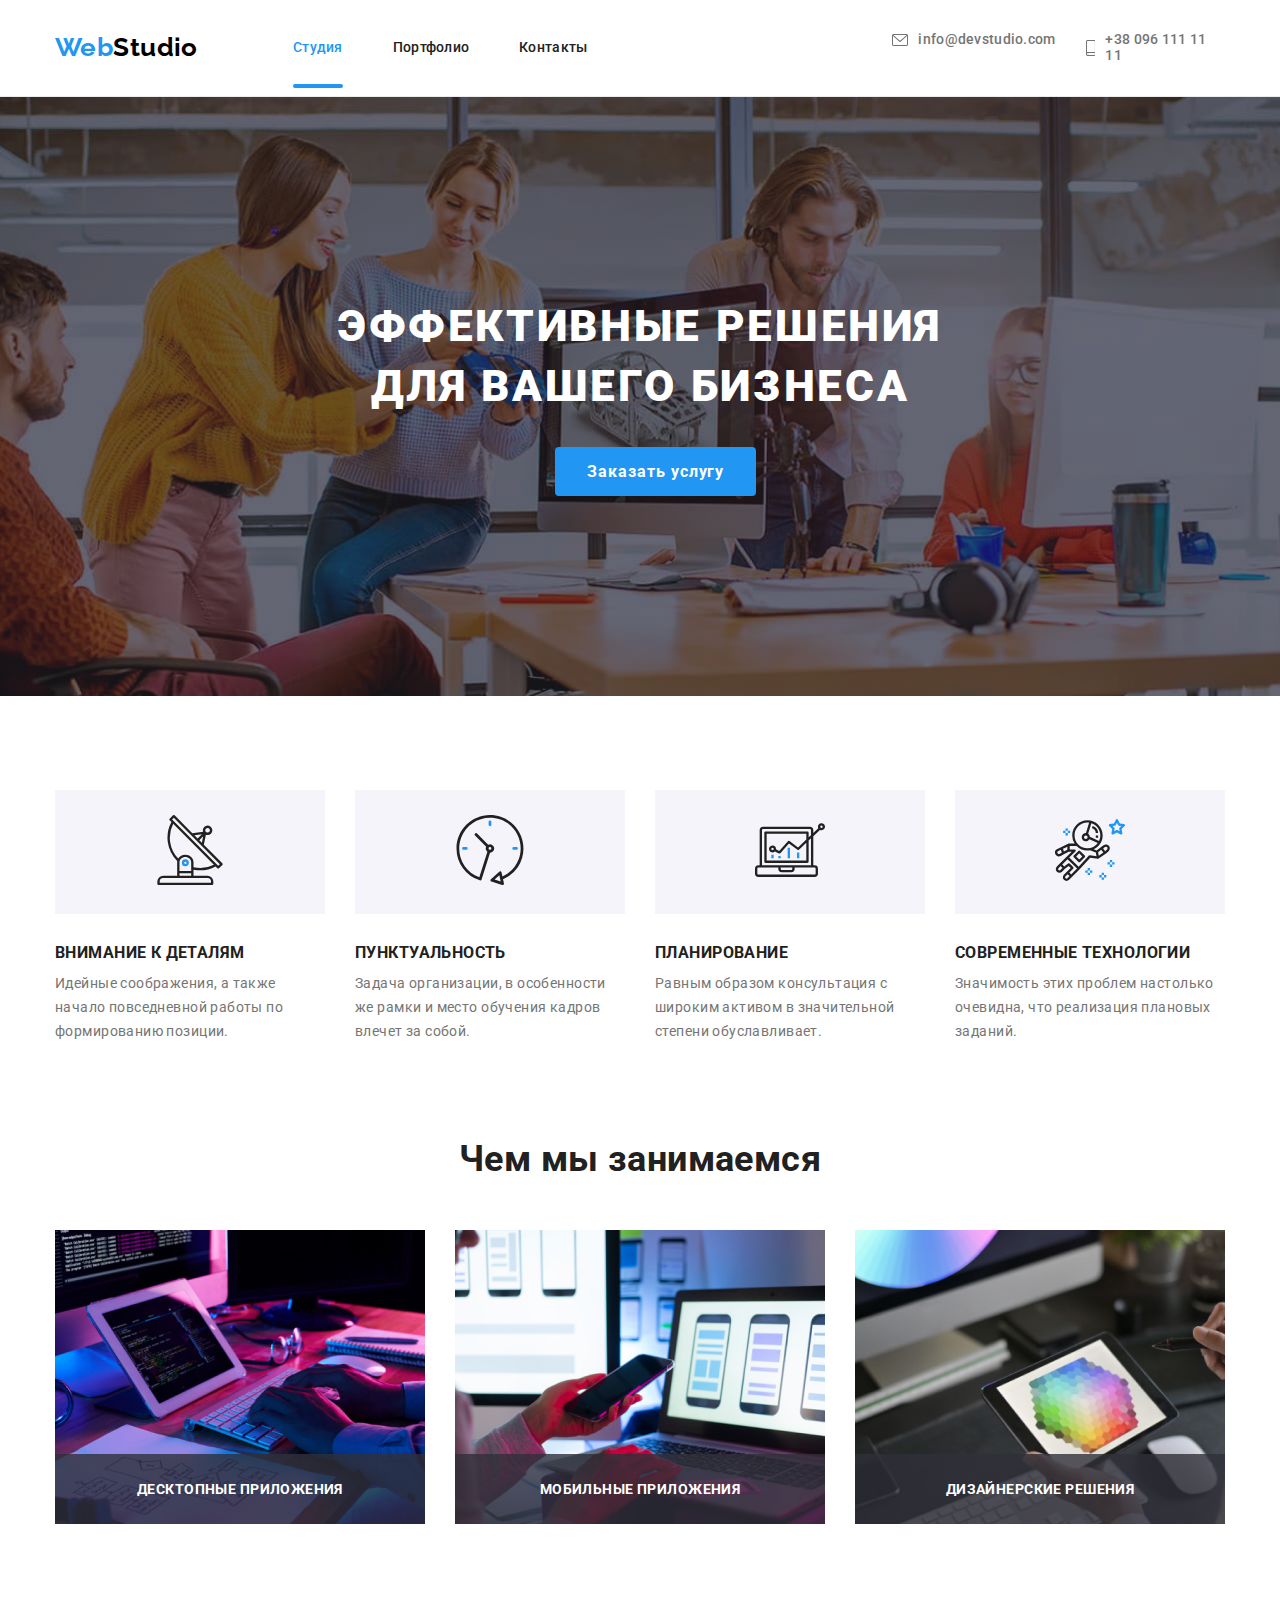
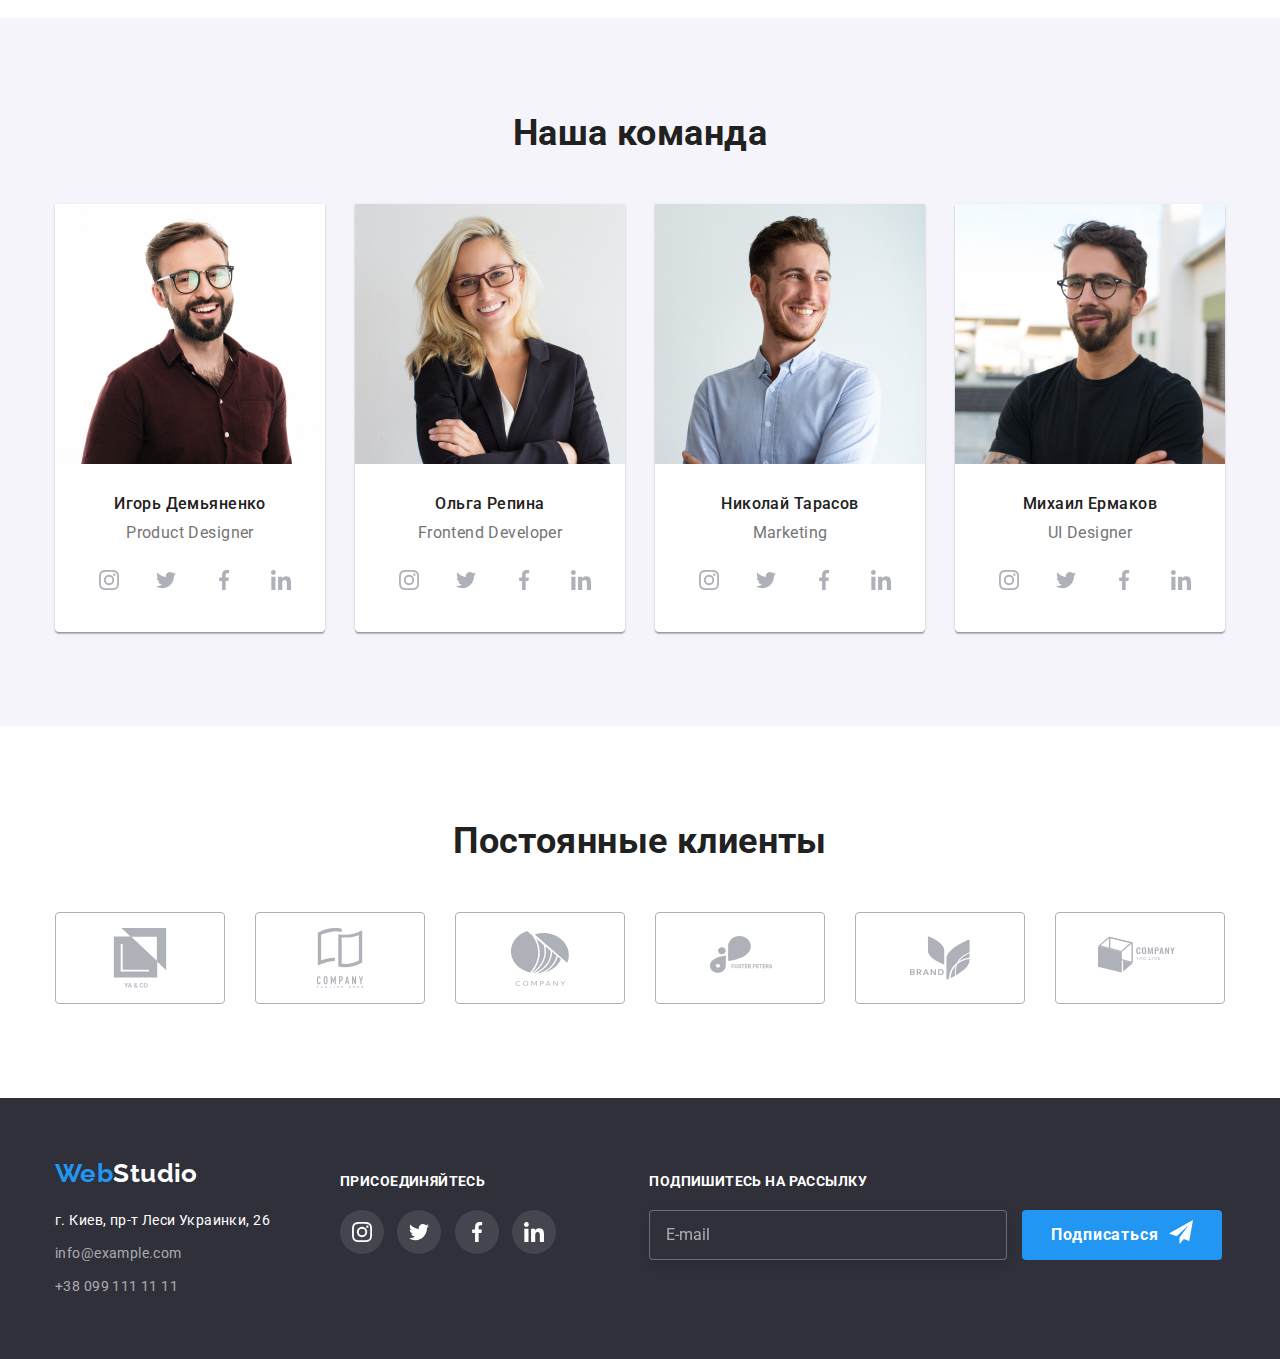
==== index.html @ 88d158fc "Додано файли з ДЗ №6" ====
<!DOCTYPE html>
<html lang="ru">
  <head>
    <meta charset="UTF-8" />
    <meta http-equiv="X-UA-Compatible" content="IE=edge" />
    <meta name="viewport" content="width=device-width, initial-scale=1.0" />
    <title>Студия</title>
    <link rel="preconnect" href="https://fonts.googleapis.com" />
    <link rel="preconnect" href="https://fonts.gstatic.com" crossorigin />
    <link
      href="https://fonts.googleapis.com/css2?family=Raleway:wght@700&family=Roboto:wght@400;500;700;900&display=swap"
      rel="stylesheet"
    />
    <link
      rel="stylesheet"
      href="https://cdnjs.cloudflare.com/ajax/libs/modern-normalize/1.1.0/modern-normalize.min.css"
    />
    <link rel="stylesheet" href="./css/styles.css" />
  </head>

  <body>
    <header class="section page-header">
      <div class="container">
        <div class="flex page-header">
          <nav class="main-nav">
            <a href="./index.html" class="logo"
              ><span class="accent">Web</span>Studio</a
            >
            <ul class="site-nav list">
              <li class="item">
                <a href="./index.html" class="link current">Студия</a>
              </li>
              <li class="item">
                <a href="./portfolio.html" class="link noncurrent">Портфолио</a>
              </li>
              <li class="item">
                <a href="" class="link noncurrent">Контакты</a>
              </li>
            </ul>
          </nav>
          <ul class="contacts-list list">
            <li class="item">
              <a href="mailto:info@devstudio.com" class="link">
                <svg class="contact-icon" width="16" height="12">
                  <use href="./images/icons.svg#icon-envelope"></use>
                </svg>
                <span class="contact-text">info@devstudio.com</span>
              </a>
            </li>
            <li class="item">
              <a href="tel:+380961111111" class="link">
                <svg class="contact-icon" width="10" height="16">
                  <use href="./images/icons.svg#icon-smartphone"></use>
                </svg>
                <span class="contact-text">+38 096 111 11 11</span>
              </a>
            </li>
          </ul>
        </div>
      </div>
    </header>

    <main>
      <section class="section hero-section">
        <div class="container">
          <h1 class="hero-title">Эффективные решения для вашего бизнеса</h1>
          <button data-modal-open type="button" class="button hero">
            Заказать услугу
          </button>
        </div>
      </section>

      <section class="section advantage">
        <div class="container">
          <h2 class="title visually-hidden">Наши преимущества</h2>
          <ul class="advantage-list list">
            <li class="item">
              <div class="advantage-icon">
                <svg class="advantage-svg">
                  <use href="./images/icons.svg#icon-antenna"></use>
                </svg>
              </div>
              <h3 class="advantage-subtitle">Внимание к деталям</h3>
              <p class="advantage-text">
                Идейные соображения, а также начало повседневной работы по
                формированию позиции.
              </p>
            </li>
            <li class="item">
              <div class="advantage-icon">
                <svg class="advantage-svg">
                  <use href="./images/icons.svg#icon-clock"></use>
                </svg>
              </div>
              <h3 class="advantage-subtitle">Пунктуальность</h3>
              <p class="advantage-text">
                Задача организации, в особенности же рамки и место обучения
                кадров влечет за собой.
              </p>
            </li>
            <li class="item">
              <div class="advantage-icon">
                <svg class="advantage-svg">
                  <use href="./images/icons.svg#icon-diagram"></use>
                </svg>
              </div>
              <h3 class="advantage-subtitle">Планирование</h3>
              <p class="advantage-text">
                Равным образом консультация с широким активом в значительной
                степени обуславливает.
              </p>
            </li>
            <li class="item">
              <div class="advantage-icon">
                <svg class="advantage-svg">
                  <use href="./images/icons.svg#icon-astronaut"></use>
                </svg>
              </div>
              <h3 class="advantage-subtitle">Современные технологии</h3>
              <p class="advantage-text">
                Значимость этих проблем настолько очевидна, что реализация
                плановых заданий.
              </p>
            </li>
          </ul>
        </div>
      </section>

      <section class="section work">
        <div class="container">
          <h2 class="work-title">Чем мы занимаемся</h2>
          <ul class="work-list list">
            <li class="item">
              <div class="work-wrapper">
                <img
                  class="work-image"
                  src="./images/keyboard.jpg"
                  alt="работа за клавиатурой ПК"
                  width="370"
                />
                <div class="work-text wrapper">
                  <p class="work-text">Десктопные приложения</p>
                </div>
              </div>
            </li>

            <li class="item">
              <div class="work-wrapper">
                <img
                  class="work-image"
                  src="./images/mobilephone.jpg"
                  alt="работа с дизайном продукта на ПК"
                  width="370"
                />
                <div class="work-text wrapper">
                  <p class="work-text">Мобильные приложения</p>
                </div>
              </div>
            </li>
            <li class="item">
              <div class="work-wrapper">
                <img
                  class="work-image"
                  src="./images/tablet.jpg"
                  alt="работа с выбором цвета продукта на планшете"
                  width="370"
                />
                <div class="work-text wrapper">
                  <p class="work-text">Дизайнерские решения</p>
                </div>
              </div>
            </li>
          </ul>
        </div>
      </section>

      <section class="section team">
        <div class="container">
          <h2 class="team-title">Наша команда</h2>

          <ul class="team-list list">
            <li class="item">
              <img
                class="team-image"
                src="./images/productdesigner.jpg"
                alt="фото продакт дизайнера Игоря Демяненко"
                width="270"
              />
              <div class="card-wrapper">
                <h3 class="card-title">Игорь Демьяненко</h3>
                <p lang="en" class="card-text">Product Designer</p>
                <div class="social-linklist">
                  <a href="" class="social-link" aria-label="Линк instagram">
                    <svg class="social-icon" width="20" height="20">
                      <use href="./images/icons.svg#icon-instagram"></use>
                    </svg>
                  </a>
                  <a href="" class="social-link" aria-label="Линк twitter">
                    <svg class="social-icon" width="20" height="20">
                      <use href="./images/icons.svg#icon-twitter"></use>
                    </svg>
                  </a>
                  <a href="" class="social-link" aria-label="Линк facebook">
                    <svg class="social-icon" width="20" height="20">
                      <use href="./images/icons.svg#icon-facebook"></use>
                    </svg>
                  </a>
                  <a href="" class="social-link" aria-label="Линк linkedin">
                    <svg class="social-icon" width="20" height="20">
                      <use href="./images/icons.svg#icon-linkedin"></use>
                    </svg>
                  </a>
                </div>
              </div>
            </li>

            <li class="item">
              <img
                class="team-image"
                src="./images/frontenddeveloper.jpg"
                alt="фото фронтенд девелопера Ольги Репиной"
                width="270"
              />
              <div class="card-wrapper">
                <h3 class="card-title">Ольга Репина</h3>
                <p lang="en" class="card-text">Frontend Developer</p>
                <div class="social-linklist">
                  <a href="" class="social-link" aria-label="Линк instagram">
                    <svg class="social-icon" width="20" height="20">
                      <use href="./images/icons.svg#icon-instagram"></use>
                    </svg>
                  </a>
                  <a href="" class="social-link" aria-label="Линк twitter">
                    <svg class="social-icon" width="20" height="20">
                      <use href="./images/icons.svg#icon-twitter"></use>
                    </svg>
                  </a>
                  <a href="" class="social-link" aria-label="Линк facebook">
                    <svg class="social-icon" width="20" height="20">
                      <use href="./images/icons.svg#icon-facebook"></use>
                    </svg>
                  </a>
                  <a href="" class="social-link" aria-label="Линк linkedin">
                    <svg class="social-icon" width="20" height="20">
                      <use href="./images/icons.svg#icon-linkedin"></use>
                    </svg>
                  </a>
                </div>
              </div>
            </li>

            <li class="item">
              <img
                class="team-image"
                src="./images/marketing.jpg"
                alt="фото маркетолога Николая Тарасова"
                width="270"
              />
              <div class="card-wrapper">
                <h3 class="card-title">Николай Тарасов</h3>
                <p lang="en" class="card-text">Marketing</p>
                <div class="social-linklist">
                  <a href="" class="social-link" aria-label="Линк instagram">
                    <svg class="social-icon" width="20" height="20">
                      <use href="./images/icons.svg#icon-instagram"></use>
                    </svg>
                  </a>
                  <a href="" class="social-link" aria-label="Линк twitter">
                    <svg class="social-icon" width="20" height="20">
                      <use href="./images/icons.svg#icon-twitter"></use>
                    </svg>
                  </a>
                  <a href="" class="social-link" aria-label="Линк facebook">
                    <svg class="social-icon" width="20" height="20">
                      <use href="./images/icons.svg#icon-facebook"></use>
                    </svg>
                  </a>
                  <a href="" class="social-link" aria-label="Линк linkedin">
                    <svg class="social-icon" width="20" height="20">
                      <use href="./images/icons.svg#icon-linkedin"></use>
                    </svg>
                  </a>
                </div>
              </div>
            </li>

            <li class="item">
              <img
                class="team-image"
                src="./images/uidesigner.jpg"
                alt="фото юи дизайнера Михаила Ермакова"
                width="270"
              />
              <div class="card-wrapper">
                <h3 class="card-title">Михаил Ермаков</h3>
                <p lang="en" class="card-text">UI Designer</p>
                <div class="social-linklist">
                  <a href="" class="social-link" aria-label="Линк instagram">
                    <svg class="social-icon" width="20" height="20">
                      <use href="./images/icons.svg#icon-instagram"></use>
                    </svg>
                  </a>
                  <a href="" class="social-link" aria-label="Линк twitter">
                    <svg class="social-icon" width="20px" height="20px">
                      <use href="./images/icons.svg#icon-twitter"></use>
                    </svg>
                  </a>
                  <a href="" class="social-link" aria-label="Линк facebook">
                    <svg class="social-icon" width="20" height="20">
                      <use href="./images/icons.svg#icon-facebook"></use>
                    </svg>
                  </a>
                  <a href="" class="social-link" aria-label="Линк linkedin">
                    <svg class="social-icon" width="20" height="20">
                      <use href="./images/icons.svg#icon-linkedin"></use>
                    </svg>
                  </a>
                </div>
              </div>
            </li>
          </ul>
        </div>
      </section>

      <section class="section clients">
        <div class="container">
          <h2 class="clients-title">Постоянные клиенты</h2>
          <ul class="clients-list list">
            <li class="item">
              <a
                href=""
                class="client-link yaco"
                aria-label="Логотип компании YA & CO"
              >
                <svg class="client-icon" width="106" height="60">
                  <use href="./images/icons.svg#icon-logoyaco"></use>
                </svg>
              </a>
            </li>
            <li class="item">
              <a
                href=""
                class="client-link tagline"
                aria-label="Логотип компании TAGLINE"
              >
                <svg class="client-icon" width="106" height="60">
                  <use href="./images/icons.svg#icon-logotagline"></use>
                </svg>
              </a>
            </li>
            <li class="item">
              <a
                href=""
                class="client-link company"
                aria-label="Логотип компании COMPANY"
              >
                <svg class="client-icon" width="106" height="60">
                  <use href="./images/icons.svg#icon-logocompany"></use>
                </svg>
              </a>
            </li>
            <li class="item">
              <a
                href=""
                class="client-link foster"
                aria-label="Логотип компании FOSTER PETERS"
              >
                <svg class="client-icon" width="106" height="60">
                  <use href="./images/icons.svg#icon-logofoster"></use>
                </svg>
              </a>
            </li>
            <li class="item">
              <a
                href=""
                class="client-link brand"
                aria-label="Логотип компании BRAND"
              >
                <svg class="client-icon" width="106" height="60">
                  <use href="./images/icons.svg#icon-logobrand"></use>
                </svg>
              </a>
            </li>
            <li class="item">
              <a
                href=""
                class="client-link tag"
                aria-label="Логотип компании TAG LINE"
              >
                <svg class="client-icon" width="106" height="60">
                  <use href="./images/icons.svg#icon-logotag"></use>
                </svg>
              </a>
            </li>
          </ul>
        </div>
      </section>
    </main>

    <footer class="section address">
      <div class="container">
        <div class="flex-footer">
          <div class="address-date">
            <a href="./index.html" class="logo-footer"
              ><span class="accent">Web</span>Studio</a
            >

            <address>
              <a href="https://goo.gl/maps/RCxTANofW1ampnam6" class="map"
                >г. Киев, пр-т Леси Украинки, 26</a
              >

              <a href="mailto:info@example.com" class="contact date"
                >info@example.com</a
              >

              <a href="tel:+380991111111" class="contact date"
                >+38 099 111 11 11</a
              >
            </address>
          </div>
          <div class="social-linklistfooter">
            <b class="join">присоединяйтесь</b>
            <a href="" class="social-linkfooter" aria-label="Линк instagram">
              <svg class="social-iconfooter" width="20" height="20">
                <use href="./images/icons.svg#icon-instagram"></use>
              </svg>
            </a>
            <a href="" class="social-linkfooter" aria-label="Линк twitter">
              <svg class="social-iconfooter" width="20" height="20">
                <use href="./images/icons.svg#icon-twitter"></use>
              </svg>
            </a>
            <a href="" class="social-linkfooter" aria-label="Линк facebook">
              <svg class="social-iconfooter" width="20" height="20">
                <use href="./images/icons.svg#icon-facebook"></use>
              </svg>
            </a>
            <a href="" class="social-linkfooter" aria-label="Линк linkedin">
              <svg class="social-iconfooter" width="20" height="20">
                <use href="./images/icons.svg#icon-linkedin"></use>
              </svg>
            </a>
          </div>
          <div class="form-footer">
            <b class="signup">Подпишитесь на рассылку</b>
            <form name="signup-form">
              <label>
                <input
                  class="input-form-footer"
                  type="email"
                  name="email"
                  placeholder="E-mail"
                />
              </label>
              <button type="submit" class="button form">
                <span>Подписаться</span>
                <svg class="signup-iconfooter" width="24" height="24">
                  <use href="./images/icons.svg#icon-send"></use>
                </svg>
              </button>
            </form>
          </div>
        </div>
      </div>
    </footer>
    <div class="backdrop is-hidden" data-modal>
      <div class="modal">
        <button data-modal-close type="button" class="button inmodal">
          <svg class="modal-svg" width="18" height="18">
            <use href="./images/icons.svg#icon-close"></use>
          </svg>
        </button>
        <div class="form-modal">
          <b class="form-title">Оставьте свои данные, мы вам перезвоним</b>
          <form name="modal-form" autocomplete="off">
            <div class="form-field">
              <label for="name" class="form-label">Имя</label>
              <input
                type="text"
                class="form-input"
                name="name"
                id="name"
                placeholder=" "
              />
              <svg class="modal-svg-field" width="18" height="18">
                <use href="./images/icons.svg#icon-person"></use>
              </svg>
            </div>
            <div class="form-field">
              <label for="phone" class="form-label">Телефон</label>
              <input
                type="tel"
                class="form-input"
                name="phone_number"
                id="phone"
                placeholder=" "
              />
              <svg class="modal-svg-field" width="18" height="18">
                <use href="./images/icons.svg#icon-telephone"></use>
              </svg>
            </div>
            <div class="form-field">
              <label for="mail" class="form-label">Почта</label>
              <input
                type="email"
                class="form-input"
                name="mail"
                id="mail"
                placeholder=" "
              />
              <svg class="modal-svg-field" width="18" height="18">
                <use href="./images/icons.svg#icon-email"></use>
              </svg>
            </div>
            <div class="form-field">
              <label for="comment" class="form-label">Комментарий</label>
              <textarea
                class="form-input comment"
                name="comment"
                id="comment"
                rows="5"
                placeholder="Введите текст"
              ></textarea>
            </div>
            <div class="form-checkbox">
              <label for="agreement" class="form-label-checkbox">
                <input
                  type="checkbox"
                  class="form-input-checkbox visually-hidden"
                  name="agreement"
                  id="agreement"
                />
                <span class="icon-checkbox"></span>
                Соглашаюсь с рассылкой и принимаю
                <span>
                  <a
                    href=""
                    class="text-label-checkbox"
                    aria-label="Условия договора"
                    >Условия договора</a
                  >
                </span>
              </label>
            </div>
            <button type="submit" class="button submitmodal">Отправить</button>
          </form>
        </div>
      </div>
    </div>
    <script src="./js/modal.js"></script>
  </body>
</html>
---- css/styles.css ----
/*  колір основного тексту   #757575;*/
/*  колір  тексту заголовків #212121; */
/* акцент  #2196F3;  */
/* білий #FFFFFF; */
/* другорядний колір фону #F5F4FA; */
/* колір підвалу #2F303A; */
/* колір email та tel  rgba(255, 255, 255, 0,6); */
/* колір логотипу #000000;  та  #2196F3; */
/* колір фону кнопки #2196F3;  та колір тексту кнопки #FFFFFF; */
/* колір фону героя #2F303A; */

html {
  box-sizing: border-box;
}

*,
*::before,
*::after {
  box-sizing: inherit;
  margin: 0;
  padding: 0;
}

:root {
  --primary-text-color: #757575;
  --title-text-color: #212121;
  --accent-color: #2196f3;
  --primary-bg-color: #f5f4fa;
  --white-color: #ffffff;
  --second-bg-color: #2F303A;
  --icon-color: #AFB1B8;
  --black-color: #000;
  --work-text-bg-color: rgba(47, 48, 58, 0.8);
  --modal-backdrope-bg-color: rgba(0, 0, 0, 0.2);
  --project-image-overley-color: rgba(33, 150, 243, 0.9);
  --input-form-footer-color: rgba(255, 255, 255, 0.6);
  --input-form-modal-color: rgba(117, 117, 117, 0.5)

}

body {
  background-color: var(--white-color);
  color: var(--primary-text-color);
  font-family: Roboto, sans-serif;
  font-size: 14px;
  letter-spacing: 0.03em;
}

.section { 
  
  
  margin-left: auto;
  margin-right: auto;
  padding-top: 94px;
  padding-bottom: 94px;
}
/* "container" */

.container {
  width: 1200px;
  padding-left: 15px;
  padding-right: 15px;
  margin-left: auto;
  margin-right: auto;
}

/* header  */
.section.page-header { 
  padding: 0;
  border-bottom: 1px solid #ececec;
}
.main-nav {
  display: flex;
  align-items: center;
}

.flex.page-header {
  display: flex;
  align-items: center;
}

.logo {
  display: block;
  padding-top: 25px;
  padding-bottom: 25px;
  width: 145px;

  color: var(--black-color);
}
.accent {
  color: var(--accent-color);
}
.logo {
  font-family: Raleway, sans-serif;
  text-decoration: none;
  font-weight: bold;
  font-size: 26px;
  line-height: 1.19;
}

.list {
  list-style: none;
}

/* site-nav */
.site-nav {
  display: flex;
  margin-left: 93px;
}

.site-nav .item:not(:first-child) {
  margin-left: 50px;
}

.site-nav .link {
  display: block;
  padding-top: 32px;
  padding-bottom: 32px;

  color: var(--title-text-color);

  text-decoration: none;
  font-weight: 500;
  line-height: 1.14;
  letter-spacing: 0.02em;

  transition: color 250ms cubic-bezier(0.4, 0, 0.2, 1); 
}
.site-nav .link:hover,
.site-nav .link:focus {
  color: var(--accent-color);
}
.site-nav .link.current {
  color: var(--accent-color);
}

/*  Підкреслення  посилання поточної сторінки */

.site-nav .link.current { 
  position: relative;
}

.site-nav .link.current::after { 
  position: absolute;
  bottom: 0;

  

  content: "";
  display: block;
  width: 100%;
  height: 4px ;
  background-color: var(--accent-color);
border-radius: 2px;

transition: background-color 250ms cubic-bezier(0.4, 0, 0.2, 1);

}

/*  Підкреслення  посилання  сторінки  при hover */

.site-nav .link.noncurrent { 
  position: relative;
}

.site-nav .link.noncurrent::after { 
  position: absolute;
  bottom: 0;

  content: "";
  display: block;
  width: 100%;
  height: 4px ;
  background-color: var(--accent-color);
border-radius: 2px;

opacity: 0;

transition: background-color 250ms cubic-bezier(0.4, 0, 0.2, 1), opacity 250ms cubic-bezier(0.4, 0, 0.2, 1);

}

.site-nav .link.noncurrent:hover::after { 
  opacity: 1;
}

.site-nav .link.noncurrent:focus::after { 
  opacity: 1;
}

/* contacts list */

.contacts-list {
  display: flex;
  margin-left: 305px;
}


.contacts-list .item + .item {
  margin-left: 30px;
}

.contacts-list .link {
  display: flex;
  align-items: center;

  padding-top: 32px;
  padding-bottom: 32px;

  color: var(--primary-text-color);

  text-decoration: none;
  font-weight: 500;
  line-height: 1.14;
  letter-spacing: 0.02em;

  transition: color 250ms cubic-bezier(0.4, 0, 0.2, 1);
}
.contacts-list .link:hover,
.contacts-list .link:focus {
  color: var(--accent-color);
}

.contact-text { 
  margin-left: 10px;
}
.contact-icon { 
  fill: currentColor;
  
}

/* hero */

.section.hero-section { 

  max-width: 1600px;
  
  padding: 200px 0;
  text-align: center;
  

  background-color: var(--second-bg-color);
  background-image: linear-gradient( 
  to right,
  rgba(47, 48, 58, 0.4),
  rgba(47, 48, 58, 0.4) 
  ), 
  url("../images/herobackground.jpg");

  background-repeat: no-repeat;
  background-position: center;
  background-size: cover;
  
}

.hero-title {
  display: block;
  color: var(--white-color);

  font-weight: 900;
  font-size: 44px;
  line-height: 1.36;

  letter-spacing: 0.06em;
  text-align: center;
  text-transform: uppercase;

  width: 696px;
  margin-bottom: 0px;
  margin-left: auto;
  margin-right: auto;
}

.button.hero {
  color: var(--white-color);
  background-color: var(--accent-color);

  font-weight: bold;
  font-size: 16px;
  line-height: 1.87;

  display: flex;
  align-items: center;

  letter-spacing: 0.06em;

  min-width: 200px;
  border: 0px;
  border-radius: 4px;
  padding: 10px 32px;
  margin-left: 500px;
  margin-top: 30px;
}

.button {
  display: inline-block;
  cursor: pointer;
  font-family: inherit;
}

/* section */


.team-title,
.advantage-title,
.work-title,
.clients-title {
  color: var(--title-text-color);

  margin-top: 0px;
  margin-bottom: 0px;

  font-weight: bold;
  font-size: 36px;
  line-height: 1.17;
  text-align: center;
}

/* section advantage */

.section.advantage {
  padding-bottom: 0px;
}
.advantage-list {
  display: flex;
}

.title.visually-hidden {
  position: absolute;
  width: 1px;
  height: 1px;
  margin: -1px;
  padding: 0;
  overflow: hidden;
  border: 0;
  clip: rect(0 0 0 0);
}

.advantage-list .item {
  width: 270px;
}

.advantage-list .item + .item {
  margin-left: 30px;
}

.advantage-icon { 
  background-color: var(--primary-bg-color);

  padding: 25px 100px;
  margin-bottom: 30px;
}

.advantage-svg { 
  width: 70px;
  height: 70px;
}


.advantage-subtitle {
  color: var(--title-text-color);
  margin-bottom: 10px;
  font-weight: bold;
  line-height: 1.14;
  text-transform: uppercase;
}

.advantage-text {
  line-height: 1.71;
}
/* section  work */

.work-list {
  display: flex;
}

.work-title {
  margin-bottom: 50px;
}
.work-list .item {
  width: 370px;
}
.work-list .item + .item {
  margin-left: 30px;
}

/* прибираємо зазор 4px в img */
.work-image {
  display: block;

  width: 370px;
  height: 294px;
}

.work-wrapper { 
position: relative;

}

.work-text.wrapper { 
  position: absolute;
  bottom: 0;

 display: flex; 
align-items: center;
justify-content: center; 

width: 370px;
height: 70px;
  
background-color: var(--work-text-bg-color) ;
}

.work-text { 

color: var(--white-color);

font-weight: bold;
text-align: center;
text-transform: uppercase;
}

/* section team */

.section.team {
  background-color: var(--primary-bg-color);
}

/* прибираємо зазор 4px в img */
.team-image {
  display: block;
}

.team-list {
  display: flex;
}

.team-title {
  margin-bottom: 50px;
}

.card-wrapper {
  padding: 30px 0;
}
.team-list .item {
  width: 270px;
  border-radius: 0px 0px 4px 4px;
  background-color: var(--white-color);
  box-shadow: 0px 1px 3px rgba(0, 0, 0, 0.12), 0px 1px 1px rgba(0, 0, 0, 0.14),
    0px 2px 1px rgba(0, 0, 0, 0.2);
}
.team-list .item + .item {
  margin-left: 30px;
}

.card-title {
  color: var(--title-text-color);

  margin-bottom: 10px;

  font-weight: 500;
  font-size: 16px;
  line-height: 1.19;
  text-align: center;
}

.card-text {
  margin-top: 0px;
  margin-bottom: 16px;

  font-size: 16px;
  line-height: 1.19;
  text-align: center;
}


.social-link { 
  display: inline-flex;
  justify-content: center;
  align-items: center;
  text-decoration: none;
  border: none;

  color: var(--icon-color);

  width: 44px;
  height: 44px;

  transition: color 250ms cubic-bezier(0.4, 0, 0.2, 1);
}

.social-linklist { 
  margin-left: 32px;
}
.social-linklist .social-link + .social-link { 
  margin-left: 10px;
}

.social-link:hover,
.social-link:focus { 
  color: var(--white-color);
  background-color: var(--accent-color);
  border-radius: 50%;

}


.social-link .social-icon { 
  fill: currentColor;
}
/* section clients */

.clients-title { 
  margin-bottom: 50px;
}

.clients-list { 
  display: flex;
}

.clients-list .item {
  width: 170px;
  height: 92px;

  color: var(--icon-color);
  border: 1px solid var(--icon-color);
  border-radius: 4px;
  padding: 15px 31px;

  cursor: pointer;

  transition: color 250ms cubic-bezier(0.4, 0, 0.2, 1), border-color 250ms cubic-bezier(0.4, 0, 0.2, 1);
}

.clients-list .item:hover,
.clients-list .item:focus 
{ color: var(--accent-color);
  border-color: var(--accent-color);

}

.clients-list .item + .item {
  margin-left: 30px;
}

.client-link {  
  display: flex;
  align-items: center;
  justify-content: center;
  text-decoration: none;
  border: none;
  cursor: pointer;
  width: 100%;
  height: 100%;

  color: currentColor;

  transition: color 250ms cubic-bezier(0.4, 0, 0.2, 1);

}

.client-link:hover,
.client-link:focus 
{ color: var(--accent-color);}

.client-icon { 
  fill: currentColor;
}


/* футер */

.section.address {
  background-color: var(--second-bg-color);
  padding-top: 60px;
  padding-bottom: 60px;
}
.logo-footer {
  display: block;
  width: 145px;

  color: var(--white-color);

  text-decoration: none;
  font-family: Raleway, sans-serif;
  font-weight: bold;
  font-size: 26px;
  line-height: 1.19;
}

address {
  font-style: normal;
}
.map {
  display: block;
  margin-top: 20px;
  color: var(--white-color);

  text-decoration: none;

  line-height: 1.71;

  transition: color 250ms cubic-bezier(0.4, 0, 0.2, 1);
}
.map:hover,
.map:focus {
  color: var(--accent-color);
}

.contact.date {
  display: block;
  margin-top: 9px;
  color: rgba(255, 255, 255, 0.6);

  text-decoration: none;

  line-height: 1.71;

  transition: color 250ms cubic-bezier(0.4, 0, 0.2, 1);
}

.contact.date:hover,
.contact.date:focus {
  color: var(--accent-color);
}

/*  іконки в футері  */

.flex-footer { 
  display: flex;
}

.social-linklistfooter { 
  
  margin-left: 70px;
  margin-top: 15px;
}

.join { 
  display: block;
  margin-bottom: 20px;

  color: var(--white-color);

  letter-spacing: 0.03em;
  text-transform: uppercase;

}

.social-linkfooter { 
  display: inline-flex;
  justify-content: center;
  align-items: center;
  text-decoration: none;
  border: none;
  border-radius: 50%;
  background: rgba(255, 255, 255, 0.1);

  color: var(--white-color);

  width: 44px;
  height: 44px;

  transition: background-color 250ms cubic-bezier(0.4, 0, 0.2, 1);
 
}

.social-linklistfooter .social-linkfooter + .social-linkfooter { 
  margin-left: 10px;
}

.social-linkfooter:hover,
.social-linkfooter:focus { 
  background-color: var(--accent-color);
}

.social-iconfooter { 
  fill: currentColor;
}

/* форма в футері */

.form-footer { 

  margin-left: 93px;
  margin-top: 15px;
}

.signup { 

  display: block;
  margin-bottom: 20px;

  color: var(--white-color);

  letter-spacing: 0.03em;
  text-transform: uppercase;
}

.input-form-footer { 
  
width: 358px;
height: 50px;
padding-left: 16px;

color: var(--input-form-footer-color);
background-color: var(--second-bg-color);

border: 1px solid rgba(255, 255, 255, 0.3);
filter: drop-shadow(0px 4px 4px rgba(0, 0, 0, 0.15));
border-radius: 4px;

font-size: 16px;
line-height: 1.25;
}

.input-form-footer::placeholder { 

  color: var(--input-form-footer-color);

  font-size: 16px;
  line-height: 1.25;

}

.button.form { 

  display: inline-flex;
  align-items: flex-start;
  text-align: center;

  min-width: 200px;
  border: none;
  border-radius: 4px;
  padding: 10px 28px 10px 29px;
  margin-left: 11px;

  color: var(--white-color);
  background-color: var(--accent-color);

  font-weight: bold;
  font-size: 16px;
  line-height: 1.87;
  letter-spacing: 0.06em;

}

.signup-iconfooter { 

  fill: var(--white-color);
  margin-left: 10px;
}


/* Модальне вікно  */



.backdrop { 
  position: fixed;
  top: 0;
  left: 0;

  width: 100%;
  height: 100%;
  margin-left: auto;
  margin-right: auto;

  background-color: var(--modal-backdrope-bg-color) ;

  transition: opacity 250ms cubic-bezier(0.4, 0, 0.2, 1);

}

.backdrop.is-hidden { 
  opacity: 0;
  pointer-events: none;
}

.backdrop.is-hidden .modal { 
  transform: translate(-50%, -50%) scale(0.5);
  opacity: 0;
}


.modal { 
position: absolute;

left: 50%;
top: 50%;

width: 528px;
height: 581px;
padding: 0;
margin: 0;
border: 0;

background: var(--white-color);

box-shadow: 0px 1px 3px rgba(0, 0, 0, 0.12), 
0px 1px 1px rgba(0, 0, 0, 0.14), 
0px 2px 1px rgba(0, 0, 0, 0.2);
border-radius: 4px;

transform: translate(-50%, -50%) scale(1);
opacity: 1;
transition: scale 250ms cubic-bezier(0.4, 0, 0.2, 1), opacity 250ms cubic-bezier(0.4, 0, 0.2, 1); 

}

.button.inmodal { 
  position: absolute;
  display: flex;
  align-items: center;
  justify-content: center;

  top: 8px;
  right: 8px;
  width: 30px ;
  height: 30px; 

  border: 1px solid rgba(0, 0, 0, 0.1);
  border-radius: 50%;
  
  background-color: var(--white-color);
  
}

.modal-svg { 
  
  fill: var(--black-color)
  transition: fill 250ms cubic-bezier(0.4, 0, 0.2, 1);
  
}

.button.inmodal:hover > .modal-svg,
.button-list .item:focus > .modal-svg  { 

  fill: var(--accent-color); }


  
  /*      Форма в модальному вікні     */


.form-modal { 

  padding: 40px;
}

.form-title { 
margin-bottom: 20px;
color: var(--title-text-color);

font-size: 20px;
line-height: 1.17;
text-align: center;
letter-spacing: 0.03em;

 }
.form-field { 

  position: relative;
  display: flex;
  flex-direction: column;
  
}

 .form-field:nth-child(1) { 
   margin-top: 12px;
 }
 .form-field + .form-field { 
   margin-top: 10px;
 }
.form-field:nth-child(4) { 
   margin-bottom: 20px;
 }

 .form-label { 

  font-size: 12px;
  line-height: 1.17;
  letter-spacing: 0.01em;
 }
 .form-input { 
  
   height: 40px; 
   margin-top: 4px;
   padding-left: 42px;
   border: 1px solid;
   border-color: rgba(33, 33, 33, 0.2);
   border-radius: 4px;

   transition: border-color 250ms cubic-bezier(0.4, 0, 0.2, 1);
 }

 .form-input.comment { 

  height: 120px;
  padding: 12px 16px;
  
  
 }

 .form-input.comment::placeholder { 

   font-size: 12px;
   line-height: 1.17;
   letter-spacing: 0.01em;

color: var(--input-form-modal-color);
 }

 .modal-svg-field { 

  position: absolute;
  left: 12px;
  bottom: 11px;
  fill: var(--title-text-color);

  transition: fill 250ms cubic-bezier(0.4, 0, 0.2, 1);
  

 }

 .form-input:focus { 
  border: 1px solid;
   border-color: var(--accent-color);
   border-radius: 4px;
 }

 .form-input:focus + .modal-svg-field,
 .form-input:not(:placeholder-shown) + .modal-svg-field { 
   fill: var(--accent-color);
 }

 .form-checkbox { 
  margin-left: 12px;
  margin-bottom: 30px;
 }

.form-label-checkbox { 

  display: inline-flex;
  align-items: center;

  font-size: 14px;
  line-height: 1.71;
  letter-spacing: 0.03em;
 }
.text-label-checkbox { 

  margin-left: 3px;
   color: var(--accent-color);
   text-decoration: underline var(--accent-color);
   
 }


 .form-input-checkbox.visually-hidden { 

   position: absolute;
  width: 1px;
  height: 1px;
  margin: -1px;
  padding: 0;
  overflow: hidden;
  border: 0;
  clip: rect(0 0 0 0);
  
 }

.icon-checkbox { 
    
  display: inline-block;
  width: 16px;
  height: 15px;
  margin-right: 7px;

  border: 1px solid var(--black-color);
  border-radius: 2px;
  background-color: var(--white-color);

  transition: background-color 250ms cubic-bezier(0.4, 0, 0.2, 1);
 }

.form-input-checkbox:checked + .icon-checkbox { 
  border-color: var(--accent-color);
  background-color: var(--accent-color);
  background-image: url("../images/iconcheck.svg");
  background-size: contain;
  background-origin: border-box;
 } 

 
 .button.submitmodal { 

  width: 200px;
  padding: 10px 55px 10px 56px;
  border: 0;
  border-radius: 4px;
  margin-left: 124px;
  margin-right: auto;

  color: var(--white-color);
  background-color: var(--accent-color);
  box-shadow: 0px 4px 4px rgba(0, 0, 0, 0.15);


  font-weight: bold;
  font-size: 16px;
  line-height: 1.87;
  letter-spacing: 0.06em;
  

  
 }
/* Сторінка Портфолио */




.button-list {
  display: flex;
  justify-content: center;
  margin-bottom: 34px;
}

.button-list .item:nth-child(1) {
  width: 73px;
}

.button-list .item + .item {
  margin-left: 8px;
}

.button.portfolio {
  border: 0px;
  border-radius: 4px;
  padding: 6px 22px;

  color: var(--title-text-color);
  background-color: var(--primary-bg-color);

  font-weight: 500;
  font-size: 16px;
  line-height: 1.62;
  text-align: center;
  letter-spacing: 0.03em;

  transition: color 250ms cubic-bezier(0.4, 0, 0.2, 1), background-color 250ms cubic-bezier(0.4, 0, 0.2, 1),
   box-shadow 250ms cubic-bezier(0.4, 0, 0.2, 1);
}

.button.portfolio:hover,
.button.portfolio:focus {
  box-shadow: 0px 3px 1px rgba(0, 0, 0, 0.1), 0px 1px 2px rgba(0, 0, 0, 0.08),
    0px 2px 2px rgba(0, 0, 0, 0.12);
    color: var(--white-color);
  background-color: var(--accent-color);
}

.button.portfolio.current {
  box-shadow: 0px 3px 1px rgba(0, 0, 0, 0.1), 0px 1px 2px rgba(0, 0, 0, 0.08),
    0px 2px 2px rgba(0, 0, 0, 0.12);
    color: var(--white-color);
  background-color: var(--accent-color);
}

.button-list .item:hover > .button,
.button-list .item:focus > .button  { box-shadow: 0px 3px 1px rgba(0, 0, 0, 0.1), 
  0px 1px 2px rgba(0, 0, 0, 0.08),
    0px 2px 2px rgba(0, 0, 0, 0.12);
    color: var(--white-color);
  background-color: var(--accent-color); }


/*  container for flex */

.examples-list {
  display: flex;
  flex-wrap: wrap;
  margin-left: -30px;
  margin-top: -30px;
}

.examples-list .item {
  margin-left: 30px;
  margin-top: 30px;
  flex-basis: calc((100% - 90px) / 3);
}

.project-link {
  display: block;
  text-decoration: none;

  transition: box-shadow 250ms cubic-bezier(0.4, 0, 0.2, 1);

  
}
.project-link:hover {
  box-shadow: 0px 1px 1px rgba(0, 0, 0, 0.12),
   0px 4px 4px rgba(0, 0, 0, 0.06),
    1px 4px 6px rgba(0, 0, 0, 0.16);
}



/* прибираємо зазор 4px в img */
.project-image {
  display: block;
}

.project-content {
  border-right: 1px solid #eeeeee;
  border-left: 1px solid #eeeeee;
  border-bottom: 1px solid #eeeeee;
  padding-left: 23px;
  padding-right: 23px;
  padding-top: 20px;
  padding-bottom: 20px;
}

.project-title {
  margin-top: 0px;
  margin-bottom: 4px;

  color: var(--title-text-color);

  text-decoration: none;
  font-weight: bold;
  font-size: 18px;
  line-height: 2;
  letter-spacing: 0.06em;
}

.project-field {
  margin: 0px;

  color: var(--primary-text-color);

  text-decoration: none;
  font-size: 16px;
  line-height: 1.87;
}

/*   Синій оверлей с текстом на карточках сторінки Портфолио  */

.project-image-wrapper { 
  position: relative;

}
.project-text-wrapper { 
  position: absolute;
  top: 0;

  width: 370px;
  height: 294px;
  padding: 63px 24px;

  background-color: var(--project-image-overley-color);

  transform: translateY(100%);

  transition: opacity 250ms cubic-bezier(0.4, 0, 0.2, 1), 
  transform 250ms cubic-bezier(0.4, 0, 0.2, 1);

}

.project-text-wrapper.is-hidden { 
  opacity: 0;
  pointer-events: none;
}

.project-link:hover .project-text-wrapper.is-hidden { 
  opacity: 1;
  transform: translateY(0);

}
.project-text { 

  color: var(--white-color);

  font-size: 18px;
line-height: 1.56;


}
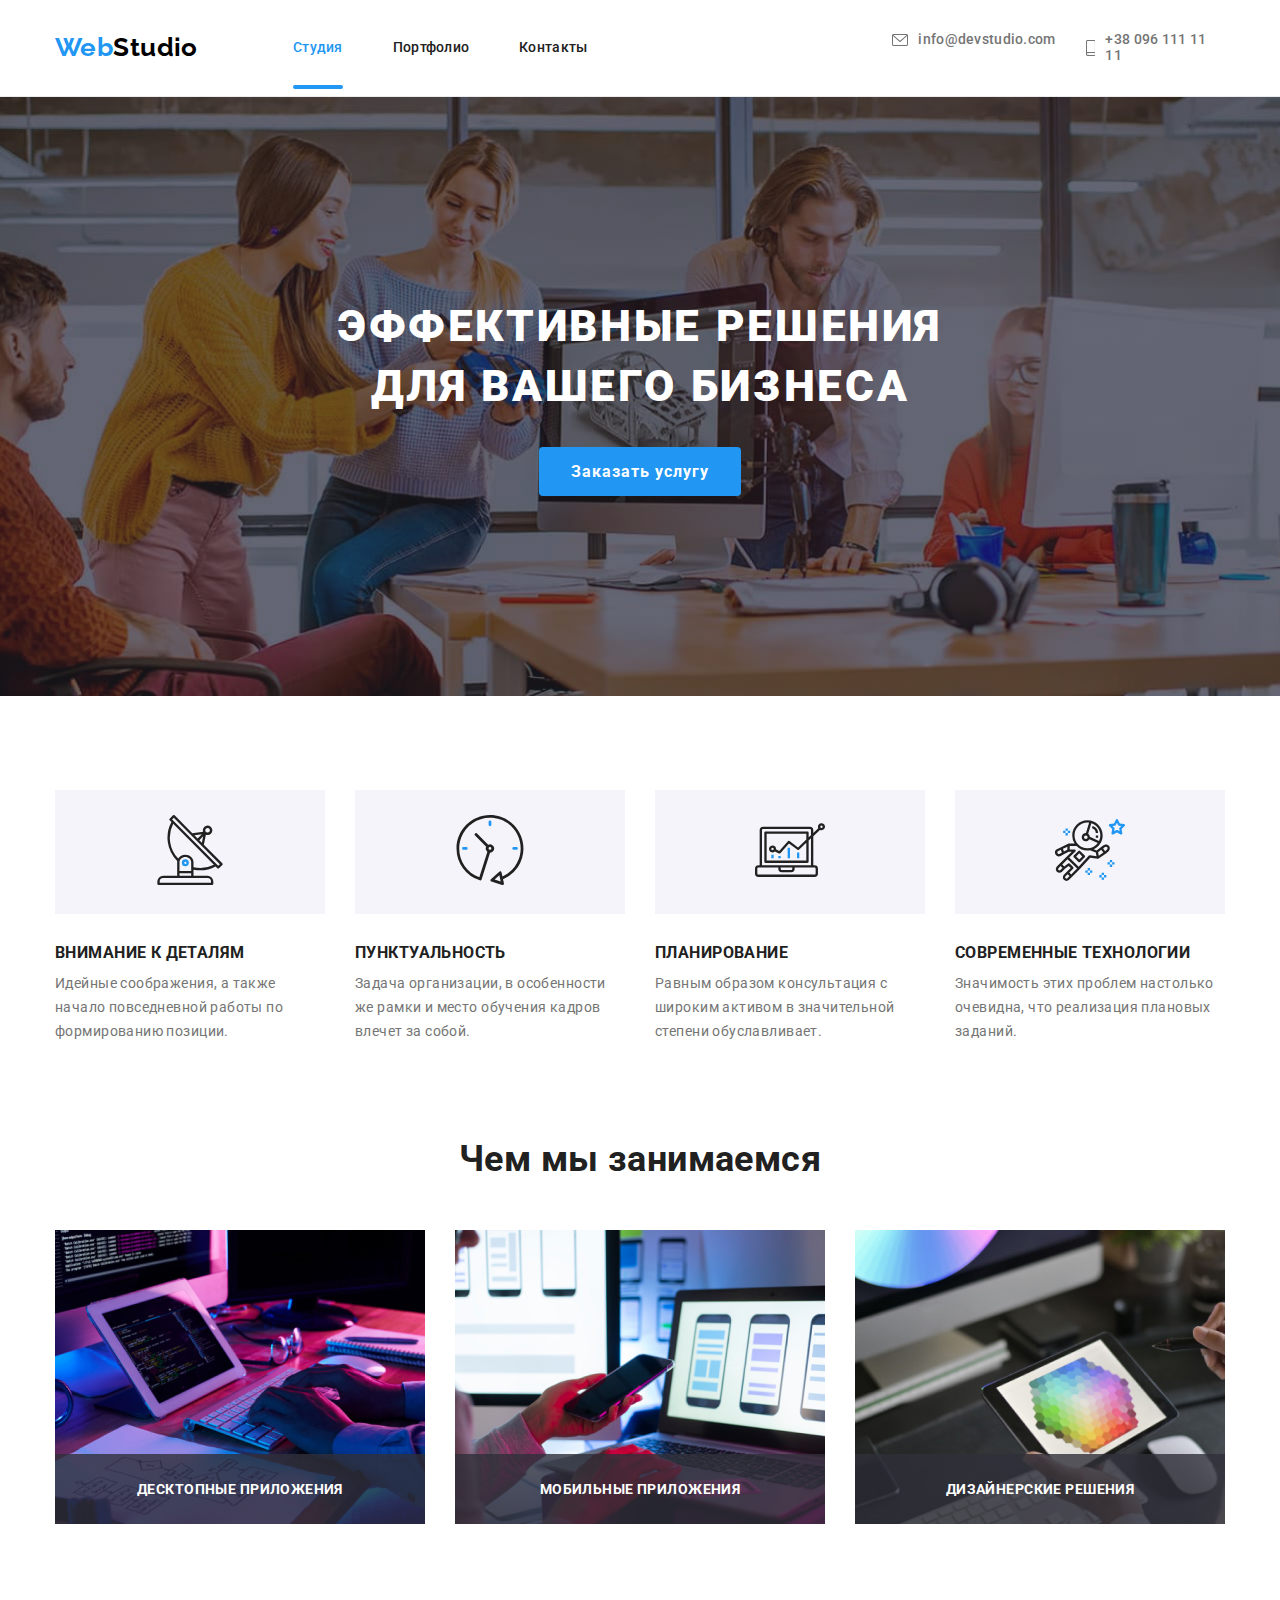
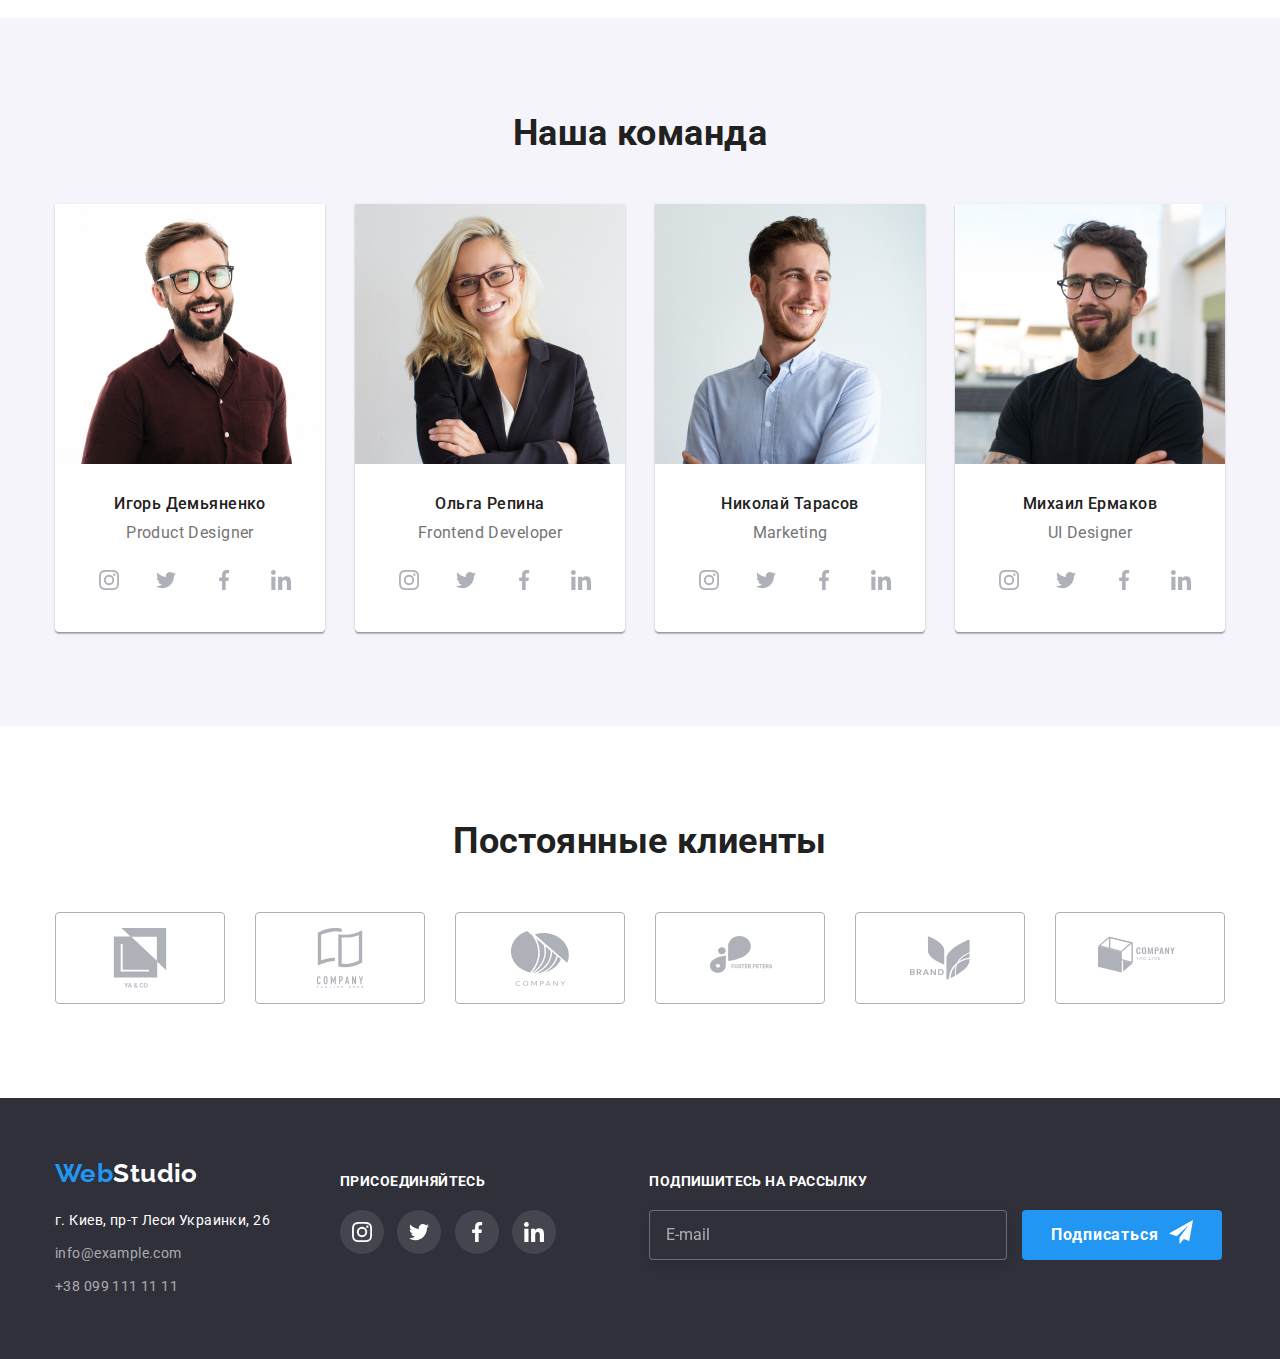
==== commit 74104bf0: "Виконано рефакторінг HTML-кода проекту з використанням методології BEM" ====
--- a/index.html
+++ b/index.html
@@ -19,40 +19,56 @@
   </head>
 
   <body>
-    <header class="section page-header">
+    <header class="page-header">
       <div class="container">
-        <div class="flex page-header">
-          <nav class="main-nav">
+        <div class="page-header-flex">
+          <nav class="page-header__navigation">
             <a href="./index.html" class="logo"
-              ><span class="accent">Web</span>Studio</a
+              ><span class="logo--accent">Web</span>Studio</a
             >
-            <ul class="site-nav list">
-              <li class="item">
-                <a href="./index.html" class="link current">Студия</a>
+            <ul class="site-navigation">
+              <li class="site-navigation__item">
+                <a
+                  href="./index.html"
+                  class="site-navigation__link site-navigation__link--current"
+                  >Студия</a
+                >
               </li>
-              <li class="item">
-                <a href="./portfolio.html" class="link noncurrent">Портфолио</a>
+              <li class="site-navigation__item">
+                <a
+                  href="./portfolio.html"
+                  class="
+                    site-navigation__link site-navigation__link--noncurrent
+                  "
+                  >Портфолио</a
+                >
               </li>
-              <li class="item">
-                <a href="" class="link noncurrent">Контакты</a>
+              <li class="site-navigation__item">
+                <a
+                  href=""
+                  class="
+                    site-navigation__link site-navigation__link--noncurrent
+                  "
+                  >Контакты</a
+                >
               </li>
             </ul>
           </nav>
-          <ul class="contacts-list list">
-            <li class="item">
-              <a href="mailto:info@devstudio.com" class="link">
-                <svg class="contact-icon" width="16" height="12">
+          <ul class="contacts-list">
+            <li class="contacts-list__item">
+              <a href="mailto:info@devstudio.com" class="contacts-list__link">
+                <svg class="contacts-list__icon" width="16" height="12">
                   <use href="./images/icons.svg#icon-envelope"></use>
                 </svg>
-                <span class="contact-text">info@devstudio.com</span>
-              </a>
-            </li>
-            <li class="item">
-              <a href="tel:+380961111111" class="link">
-                <svg class="contact-icon" width="10" height="16">
+                <span class="contacts-list__text">info@devstudio.com</span>
+              </a>
+            </li>
+            <li class="contacts-list__item">
+              <a href="tel:+380961111111" class="contacts-list__link">
+                <svg class="contacts-list__icon" width="10" height="16">
                   <use href="./images/icons.svg#icon-smartphone"></use>
                 </svg>
-                <span class="contact-text">+38 096 111 11 11</span>
+                <span class="contacts-list__text">+38 096 111 11 11</span>
               </a>
             </li>
           </ul>
@@ -61,63 +77,65 @@
     </header>
 
     <main>
-      <section class="section hero-section">
+      <section class="hero">
         <div class="container">
           <h1 class="hero-title">Эффективные решения для вашего бизнеса</h1>
-          <button data-modal-open type="button" class="button hero">
+          <button data-modal-open type="button" class="button hero__button">
             Заказать услугу
           </button>
         </div>
       </section>
 
-      <section class="section advantage">
+      <section class="advantages">
         <div class="container">
-          <h2 class="title visually-hidden">Наши преимущества</h2>
-          <ul class="advantage-list list">
-            <li class="item">
-              <div class="advantage-icon">
-                <svg class="advantage-svg">
+          <h2 class="advantages__title advantages__title--visually-hidden">
+            Наши преимущества
+          </h2>
+          <ul class="advantages__list">
+            <li class="advantages__item">
+              <div class="advantages__icon">
+                <svg class="advantages__svg">
                   <use href="./images/icons.svg#icon-antenna"></use>
                 </svg>
               </div>
-              <h3 class="advantage-subtitle">Внимание к деталям</h3>
-              <p class="advantage-text">
+              <h3 class="advantages__subtitle">Внимание к деталям</h3>
+              <p class="advantages__text">
                 Идейные соображения, а также начало повседневной работы по
                 формированию позиции.
               </p>
             </li>
-            <li class="item">
-              <div class="advantage-icon">
-                <svg class="advantage-svg">
+            <li class="advantages__item">
+              <div class="advantages__icon">
+                <svg class="advantages__svg">
                   <use href="./images/icons.svg#icon-clock"></use>
                 </svg>
               </div>
-              <h3 class="advantage-subtitle">Пунктуальность</h3>
-              <p class="advantage-text">
+              <h3 class="advantages__subtitle">Пунктуальность</h3>
+              <p class="advantages__text">
                 Задача организации, в особенности же рамки и место обучения
                 кадров влечет за собой.
               </p>
             </li>
-            <li class="item">
-              <div class="advantage-icon">
-                <svg class="advantage-svg">
+            <li class="advantages__item">
+              <div class="advantages__icon">
+                <svg class="advantages__svg">
                   <use href="./images/icons.svg#icon-diagram"></use>
                 </svg>
               </div>
-              <h3 class="advantage-subtitle">Планирование</h3>
-              <p class="advantage-text">
+              <h3 class="advantages__subtitle">Планирование</h3>
+              <p class="advantages__text">
                 Равным образом консультация с широким активом в значительной
                 степени обуславливает.
               </p>
             </li>
-            <li class="item">
-              <div class="advantage-icon">
-                <svg class="advantage-svg">
+            <li class="advantages__item">
+              <div class="advantages__icon">
+                <svg class="advantages__svg">
                   <use href="./images/icons.svg#icon-astronaut"></use>
                 </svg>
               </div>
-              <h3 class="advantage-subtitle">Современные технологии</h3>
-              <p class="advantage-text">
+              <h3 class="advantages__subtitle">Современные технологии</h3>
+              <p class="advantages__text">
                 Значимость этих проблем настолько очевидна, что реализация
                 плановых заданий.
               </p>
@@ -126,47 +144,47 @@
         </div>
       </section>
 
-      <section class="section work">
+      <section class="works">
         <div class="container">
-          <h2 class="work-title">Чем мы занимаемся</h2>
-          <ul class="work-list list">
-            <li class="item">
+          <h2 class="works__title">Чем мы занимаемся</h2>
+          <ul class="works__list">
+            <li class="works__item">
               <div class="work-wrapper">
                 <img
-                  class="work-image"
+                  class="works__image"
                   src="./images/keyboard.jpg"
                   alt="работа за клавиатурой ПК"
                   width="370"
                 />
-                <div class="work-text wrapper">
-                  <p class="work-text">Десктопные приложения</p>
+                <div class="work-text-wrapper">
+                  <p class="works__text">Десктопные приложения</p>
                 </div>
               </div>
             </li>
 
-            <li class="item">
+            <li class="works__item">
               <div class="work-wrapper">
                 <img
-                  class="work-image"
+                  class="works__image"
                   src="./images/mobilephone.jpg"
                   alt="работа с дизайном продукта на ПК"
                   width="370"
                 />
-                <div class="work-text wrapper">
-                  <p class="work-text">Мобильные приложения</p>
+                <div class="work-text-wrapper">
+                  <p class="works__text">Мобильные приложения</p>
                 </div>
               </div>
             </li>
-            <li class="item">
+            <li class="works__item">
               <div class="work-wrapper">
                 <img
-                  class="work-image"
+                  class="works__image"
                   src="./images/tablet.jpg"
                   alt="работа с выбором цвета продукта на планшете"
                   width="370"
                 />
-                <div class="work-text wrapper">
-                  <p class="work-text">Дизайнерские решения</p>
+                <div class="work-text-wrapper">
+                  <p class="works__text">Дизайнерские решения</p>
                 </div>
               </div>
             </li>
@@ -174,39 +192,55 @@
         </div>
       </section>
 
-      <section class="section team">
+      <section class="team">
         <div class="container">
-          <h2 class="team-title">Наша команда</h2>
-
-          <ul class="team-list list">
-            <li class="item">
+          <h2 class="team__title">Наша команда</h2>
+
+          <ul class="team__list">
+            <li class="team__item">
               <img
-                class="team-image"
+                class="team__image"
                 src="./images/productdesigner.jpg"
                 alt="фото продакт дизайнера Игоря Демяненко"
                 width="270"
               />
-              <div class="card-wrapper">
-                <h3 class="card-title">Игорь Демьяненко</h3>
-                <p lang="en" class="card-text">Product Designer</p>
-                <div class="social-linklist">
-                  <a href="" class="social-link" aria-label="Линк instagram">
-                    <svg class="social-icon" width="20" height="20">
+              <div class="team-card-wrapper">
+                <h3 class="team__card-title">Игорь Демьяненко</h3>
+                <p lang="en" class="team__card-text">Product Designer</p>
+                <div class="team-social-linklist">
+                  <a
+                    href=""
+                    class="team__social-link"
+                    aria-label="Линк instagram"
+                  >
+                    <svg class="team__social-icon" width="20" height="20">
                       <use href="./images/icons.svg#icon-instagram"></use>
                     </svg>
                   </a>
-                  <a href="" class="social-link" aria-label="Линк twitter">
-                    <svg class="social-icon" width="20" height="20">
+                  <a
+                    href=""
+                    class="team__social-link"
+                    aria-label="Линк twitter"
+                  >
+                    <svg class="team__social-icon" width="20" height="20">
                       <use href="./images/icons.svg#icon-twitter"></use>
                     </svg>
                   </a>
-                  <a href="" class="social-link" aria-label="Линк facebook">
-                    <svg class="social-icon" width="20" height="20">
+                  <a
+                    href=""
+                    class="team__social-link"
+                    aria-label="Линк facebook"
+                  >
+                    <svg class="team__social-icon" width="20" height="20">
                       <use href="./images/icons.svg#icon-facebook"></use>
                     </svg>
                   </a>
-                  <a href="" class="social-link" aria-label="Линк linkedin">
-                    <svg class="social-icon" width="20" height="20">
+                  <a
+                    href=""
+                    class="team__social-link"
+                    aria-label="Линк linkedin"
+                  >
+                    <svg class="team__social-icon" width="20" height="20">
                       <use href="./images/icons.svg#icon-linkedin"></use>
                     </svg>
                   </a>
@@ -214,34 +248,50 @@
               </div>
             </li>
 
-            <li class="item">
+            <li class="team__item">
               <img
-                class="team-image"
+                class="team__image"
                 src="./images/frontenddeveloper.jpg"
                 alt="фото фронтенд девелопера Ольги Репиной"
                 width="270"
               />
-              <div class="card-wrapper">
-                <h3 class="card-title">Ольга Репина</h3>
-                <p lang="en" class="card-text">Frontend Developer</p>
-                <div class="social-linklist">
-                  <a href="" class="social-link" aria-label="Линк instagram">
-                    <svg class="social-icon" width="20" height="20">
+              <div class="team-card-wrapper">
+                <h3 class="team__card-title">Ольга Репина</h3>
+                <p lang="en" class="team__card-text">Frontend Developer</p>
+                <div class="team-social-linklist">
+                  <a
+                    href=""
+                    class="team__social-link"
+                    aria-label="Линк instagram"
+                  >
+                    <svg class="team__social-icon" width="20" height="20">
                       <use href="./images/icons.svg#icon-instagram"></use>
                     </svg>
                   </a>
-                  <a href="" class="social-link" aria-label="Линк twitter">
-                    <svg class="social-icon" width="20" height="20">
+                  <a
+                    href=""
+                    class="team__social-link"
+                    aria-label="Линк twitter"
+                  >
+                    <svg class="team__social-icon" width="20" height="20">
                       <use href="./images/icons.svg#icon-twitter"></use>
                     </svg>
                   </a>
-                  <a href="" class="social-link" aria-label="Линк facebook">
-                    <svg class="social-icon" width="20" height="20">
+                  <a
+                    href=""
+                    class="team__social-link"
+                    aria-label="Линк facebook"
+                  >
+                    <svg class="team__social-icon" width="20" height="20">
                       <use href="./images/icons.svg#icon-facebook"></use>
                     </svg>
                   </a>
-                  <a href="" class="social-link" aria-label="Линк linkedin">
-                    <svg class="social-icon" width="20" height="20">
+                  <a
+                    href=""
+                    class="team__social-link"
+                    aria-label="Линк linkedin"
+                  >
+                    <svg class="team__social-icon" width="20" height="20">
                       <use href="./images/icons.svg#icon-linkedin"></use>
                     </svg>
                   </a>
@@ -249,34 +299,50 @@
               </div>
             </li>
 
-            <li class="item">
+            <li class="team__item">
               <img
-                class="team-image"
+                class="team__image"
                 src="./images/marketing.jpg"
                 alt="фото маркетолога Николая Тарасова"
                 width="270"
               />
-              <div class="card-wrapper">
-                <h3 class="card-title">Николай Тарасов</h3>
-                <p lang="en" class="card-text">Marketing</p>
-                <div class="social-linklist">
-                  <a href="" class="social-link" aria-label="Линк instagram">
-                    <svg class="social-icon" width="20" height="20">
+              <div class="team-card-wrapper">
+                <h3 class="team__card-title">Николай Тарасов</h3>
+                <p lang="en" class="team__card-text">Marketing</p>
+                <div class="team-social-linklist">
+                  <a
+                    href=""
+                    class="team__social-link"
+                    aria-label="Линк instagram"
+                  >
+                    <svg class="team__social-icon" width="20" height="20">
                       <use href="./images/icons.svg#icon-instagram"></use>
                     </svg>
                   </a>
-                  <a href="" class="social-link" aria-label="Линк twitter">
-                    <svg class="social-icon" width="20" height="20">
+                  <a
+                    href=""
+                    class="team__social-link"
+                    aria-label="Линк twitter"
+                  >
+                    <svg class="team__social-icon" width="20" height="20">
                       <use href="./images/icons.svg#icon-twitter"></use>
                     </svg>
                   </a>
-                  <a href="" class="social-link" aria-label="Линк facebook">
-                    <svg class="social-icon" width="20" height="20">
+                  <a
+                    href=""
+                    class="team__social-link"
+                    aria-label="Линк facebook"
+                  >
+                    <svg class="team__social-icon" width="20" height="20">
                       <use href="./images/icons.svg#icon-facebook"></use>
                     </svg>
                   </a>
-                  <a href="" class="social-link" aria-label="Линк linkedin">
-                    <svg class="social-icon" width="20" height="20">
+                  <a
+                    href=""
+                    class="team__social-link"
+                    aria-label="Линк linkedin"
+                  >
+                    <svg class="team__social-icon" width="20" height="20">
                       <use href="./images/icons.svg#icon-linkedin"></use>
                     </svg>
                   </a>
@@ -284,34 +350,50 @@
               </div>
             </li>
 
-            <li class="item">
+            <li class="team__item">
               <img
-                class="team-image"
+                class="team__image"
                 src="./images/uidesigner.jpg"
                 alt="фото юи дизайнера Михаила Ермакова"
                 width="270"
               />
-              <div class="card-wrapper">
-                <h3 class="card-title">Михаил Ермаков</h3>
-                <p lang="en" class="card-text">UI Designer</p>
-                <div class="social-linklist">
-                  <a href="" class="social-link" aria-label="Линк instagram">
-                    <svg class="social-icon" width="20" height="20">
+              <div class="team-card-wrapper">
+                <h3 class="team__card-title">Михаил Ермаков</h3>
+                <p lang="en" class="team__card-text">UI Designer</p>
+                <div class="team-social-linklist">
+                  <a
+                    href=""
+                    class="team__social-link"
+                    aria-label="Линк instagram"
+                  >
+                    <svg class="team__social-icon" width="20" height="20">
                       <use href="./images/icons.svg#icon-instagram"></use>
                     </svg>
                   </a>
-                  <a href="" class="social-link" aria-label="Линк twitter">
-                    <svg class="social-icon" width="20px" height="20px">
+                  <a
+                    href=""
+                    class="team__social-link"
+                    aria-label="Линк twitter"
+                  >
+                    <svg class="team__social-icon" width="20px" height="20px">
                       <use href="./images/icons.svg#icon-twitter"></use>
                     </svg>
                   </a>
-                  <a href="" class="social-link" aria-label="Линк facebook">
-                    <svg class="social-icon" width="20" height="20">
+                  <a
+                    href=""
+                    class="team__social-link"
+                    aria-label="Линк facebook"
+                  >
+                    <svg class="team__social-icon" width="20" height="20">
                       <use href="./images/icons.svg#icon-facebook"></use>
                     </svg>
                   </a>
-                  <a href="" class="social-link" aria-label="Линк linkedin">
-                    <svg class="social-icon" width="20" height="20">
+                  <a
+                    href=""
+                    class="team__social-link"
+                    aria-label="Линк linkedin"
+                  >
+                    <svg class="team__social-icon" width="20" height="20">
                       <use href="./images/icons.svg#icon-linkedin"></use>
                     </svg>
                   </a>
@@ -322,72 +404,72 @@
         </div>
       </section>
 
-      <section class="section clients">
+      <section class="clients">
         <div class="container">
-          <h2 class="clients-title">Постоянные клиенты</h2>
-          <ul class="clients-list list">
-            <li class="item">
+          <h2 class="clients__title">Постоянные клиенты</h2>
+          <ul class="clients__list">
+            <li class="clients__item">
               <a
                 href=""
-                class="client-link yaco"
+                class="clients__link"
                 aria-label="Логотип компании YA & CO"
               >
-                <svg class="client-icon" width="106" height="60">
+                <svg class="clients__icon" width="106" height="60">
                   <use href="./images/icons.svg#icon-logoyaco"></use>
                 </svg>
               </a>
             </li>
-            <li class="item">
+            <li class="clients__item">
               <a
                 href=""
-                class="client-link tagline"
+                class="clients__link"
                 aria-label="Логотип компании TAGLINE"
               >
-                <svg class="client-icon" width="106" height="60">
+                <svg class="clients__icon" width="106" height="60">
                   <use href="./images/icons.svg#icon-logotagline"></use>
                 </svg>
               </a>
             </li>
-            <li class="item">
+            <li class="clients__item">
               <a
                 href=""
-                class="client-link company"
+                class="clients__link"
                 aria-label="Логотип компании COMPANY"
               >
-                <svg class="client-icon" width="106" height="60">
+                <svg class="clients__icon" width="106" height="60">
                   <use href="./images/icons.svg#icon-logocompany"></use>
                 </svg>
               </a>
             </li>
-            <li class="item">
+            <li class="clients__item">
               <a
                 href=""
-                class="client-link foster"
+                class="clients__link"
                 aria-label="Логотип компании FOSTER PETERS"
               >
-                <svg class="client-icon" width="106" height="60">
+                <svg class="clients__icon" width="106" height="60">
                   <use href="./images/icons.svg#icon-logofoster"></use>
                 </svg>
               </a>
             </li>
-            <li class="item">
+            <li class="clients__item">
               <a
                 href=""
-                class="client-link brand"
+                class="clients__link"
                 aria-label="Логотип компании BRAND"
               >
-                <svg class="client-icon" width="106" height="60">
+                <svg class="clients__icon" width="106" height="60">
                   <use href="./images/icons.svg#icon-logobrand"></use>
                 </svg>
               </a>
             </li>
-            <li class="item">
+            <li class="clients__item">
               <a
                 href=""
-                class="client-link tag"
+                class="clients__link"
                 aria-label="Логотип компании TAG LINE"
               >
-                <svg class="client-icon" width="106" height="60">
+                <svg class="clients__icon" width="106" height="60">
                   <use href="./images/icons.svg#icon-logotag"></use>
                 </svg>
               </a>
@@ -397,65 +479,65 @@
       </section>
     </main>
 
-    <footer class="section address">
+    <footer class="page-footer">
       <div class="container">
-        <div class="flex-footer">
-          <div class="address-date">
-            <a href="./index.html" class="logo-footer"
-              ><span class="accent">Web</span>Studio</a
+        <div class="page-footer-flex">
+          <div class="address-wrapper">
+            <a href="./index.html" class="logo page-footer__logo"
+              ><span class="logo--accent">Web</span>Studio</a
             >
 
-            <address>
-              <a href="https://goo.gl/maps/RCxTANofW1ampnam6" class="map"
+            <address class="page-footer__address">
+              <a href="https://goo.gl/maps/RCxTANofW1ampnam6" class="page-footer__map"
                 >г. Киев, пр-т Леси Украинки, 26</a
               >
 
-              <a href="mailto:info@example.com" class="contact date"
+              <a href="mailto:info@example.com" class="page-footer__contact-date"
                 >info@example.com</a
               >
 
-              <a href="tel:+380991111111" class="contact date"
+              <a href="tel:+380991111111" class="page-footer__contact-date"
                 >+38 099 111 11 11</a
               >
             </address>
           </div>
-          <div class="social-linklistfooter">
-            <b class="join">присоединяйтесь</b>
-            <a href="" class="social-linkfooter" aria-label="Линк instagram">
-              <svg class="social-iconfooter" width="20" height="20">
+          <div class="page-footer__social-linklist">
+            <b class="page-footer__join">присоединяйтесь</b>
+            <a href="" class="page-footer__social-link" aria-label="Линк instagram">
+              <svg class="page-footer__social-icon" width="20" height="20">
                 <use href="./images/icons.svg#icon-instagram"></use>
               </svg>
             </a>
-            <a href="" class="social-linkfooter" aria-label="Линк twitter">
-              <svg class="social-iconfooter" width="20" height="20">
+            <a href="" class="page-footer__social-link" aria-label="Линк twitter">
+              <svg class="page-footer__social-icon" width="20" height="20">
                 <use href="./images/icons.svg#icon-twitter"></use>
               </svg>
             </a>
-            <a href="" class="social-linkfooter" aria-label="Линк facebook">
-              <svg class="social-iconfooter" width="20" height="20">
+            <a href="" class="page-footer__social-link" aria-label="Линк facebook">
+              <svg class="page-footer__social-icon" width="20" height="20">
                 <use href="./images/icons.svg#icon-facebook"></use>
               </svg>
             </a>
-            <a href="" class="social-linkfooter" aria-label="Линк linkedin">
-              <svg class="social-iconfooter" width="20" height="20">
+            <a href="" class="page-footer__social-link" aria-label="Линк linkedin">
+              <svg class="page-footer__social-icon" width="20" height="20">
                 <use href="./images/icons.svg#icon-linkedin"></use>
               </svg>
             </a>
           </div>
-          <div class="form-footer">
-            <b class="signup">Подпишитесь на рассылку</b>
+          <div class="page-footer-form">
+            <b class="page-footer__signup">Подпишитесь на рассылку</b>
             <form name="signup-form">
               <label>
                 <input
-                  class="input-form-footer"
+                  class="page-footer__input-form"
                   type="email"
                   name="email"
                   placeholder="E-mail"
                 />
               </label>
-              <button type="submit" class="button form">
+              <button type="submit" class="button page-footer__button">
                 <span>Подписаться</span>
-                <svg class="signup-iconfooter" width="24" height="24">
+                <svg class="page-footer__signup-icon" width="24" height="24">
                   <use href="./images/icons.svg#icon-send"></use>
                 </svg>
               </button>
@@ -464,74 +546,74 @@
         </div>
       </div>
     </footer>
-    <div class="backdrop is-hidden" data-modal>
+    <div class="backdrop backdrop--is-hidden" data-modal>
       <div class="modal">
-        <button data-modal-close type="button" class="button inmodal">
-          <svg class="modal-svg" width="18" height="18">
+        <button data-modal-close type="button" class="button modal__button-in">
+          <svg class="modal__svg-button" width="18" height="18">
             <use href="./images/icons.svg#icon-close"></use>
           </svg>
         </button>
         <div class="form-modal">
-          <b class="form-title">Оставьте свои данные, мы вам перезвоним</b>
+          <b class="modal__form-title">Оставьте свои данные, мы вам перезвоним</b>
           <form name="modal-form" autocomplete="off">
-            <div class="form-field">
-              <label for="name" class="form-label">Имя</label>
+            <div class="modal__form-field">
+              <label for="name" class="modal__form-label">Имя</label>
               <input
                 type="text"
-                class="form-input"
+                class="modal__form-input"
                 name="name"
                 id="name"
                 placeholder=" "
               />
-              <svg class="modal-svg-field" width="18" height="18">
+              <svg class="modal__svg-field" width="18" height="18">
                 <use href="./images/icons.svg#icon-person"></use>
               </svg>
             </div>
-            <div class="form-field">
-              <label for="phone" class="form-label">Телефон</label>
+            <div class="modal__form-field">
+              <label for="phone" class="modal__form-label">Телефон</label>
               <input
                 type="tel"
-                class="form-input"
+                class="modal__form-input"
                 name="phone_number"
                 id="phone"
                 placeholder=" "
               />
-              <svg class="modal-svg-field" width="18" height="18">
+              <svg class="modal__svg-field" width="18" height="18">
                 <use href="./images/icons.svg#icon-telephone"></use>
               </svg>
             </div>
-            <div class="form-field">
-              <label for="mail" class="form-label">Почта</label>
+            <div class="modal__form-field">
+              <label for="mail" class="modal__form-label">Почта</label>
               <input
                 type="email"
-                class="form-input"
+                class="modal__form-input"
                 name="mail"
                 id="mail"
                 placeholder=" "
               />
-              <svg class="modal-svg-field" width="18" height="18">
+              <svg class="modal__svg-field" width="18" height="18">
                 <use href="./images/icons.svg#icon-email"></use>
               </svg>
             </div>
-            <div class="form-field">
-              <label for="comment" class="form-label">Комментарий</label>
+            <div class="modal__form-field">
+              <label for="comment" class="modal__form-label">Комментарий</label>
               <textarea
-                class="form-input comment"
+                class="modal__form-input modal__form-input-comment"
                 name="comment"
                 id="comment"
                 rows="5"
                 placeholder="Введите текст"
               ></textarea>
             </div>
-            <div class="form-checkbox">
-              <label for="agreement" class="form-label-checkbox">
+            <div class="modal__form-checkbox">
+              <label for="agreement" class="modal__form-label-checkbox">
                 <input
                   type="checkbox"
-                  class="form-input-checkbox visually-hidden"
+                  class="modal__form-input-checkbox  modal__form-input-checkbox--visually-hidden"
                   name="agreement"
                   id="agreement"
                 />
-                <span class="icon-checkbox"></span>
+                <span class="modal__icon-checkbox"></span>
                 Соглашаюсь с рассылкой и принимаю
                 <span>
                   <a
@@ -543,7 +625,7 @@
                 </span>
               </label>
             </div>
-            <button type="submit" class="button submitmodal">Отправить</button>
+            <button type="submit" class="button modal__button-submit">Отправить</button>
           </form>
         </div>
       </div>
--- a/css/styles.css
+++ b/css/styles.css
@@ -46,14 +46,7 @@
   letter-spacing: 0.03em;
 }
 
-.section { 
-  
-  
-  margin-left: auto;
-  margin-right: auto;
-  padding-top: 94px;
-  padding-bottom: 94px;
-}
+
 /* "container" */
 
 .container {
@@ -65,19 +58,25 @@
 }
 
 /* header  */
-.section.page-header { 
-  padding: 0;
+.page-header { 
+
+  margin-left: auto;
+  margin-right: auto;
   border-bottom: 1px solid #ececec;
-}
-.main-nav {
+ 
+}
+
+.page-header-flex {
   display: flex;
   align-items: center;
 }
 
-.flex.page-header {
+.page-header__navigation {
   display: flex;
   align-items: center;
 }
+
+
 
 .logo {
   display: block;
@@ -86,33 +85,33 @@
   width: 145px;
 
   color: var(--black-color);
-}
-.accent {
-  color: var(--accent-color);
-}
-.logo {
+
   font-family: Raleway, sans-serif;
   text-decoration: none;
   font-weight: bold;
   font-size: 26px;
   line-height: 1.19;
-}
-
-.list {
+
+}
+.logo--accent {
+  color: var(--accent-color);
+}
+
+
+/* site-nav */
+
+.site-navigation {
+  display: flex;
+  margin-left: 93px;
+
   list-style: none;
 }
 
-/* site-nav */
-.site-nav {
-  display: flex;
-  margin-left: 93px;
-}
-
-.site-nav .item:not(:first-child) {
+.site-navigation__item:not(:first-child) {
   margin-left: 50px;
 }
 
-.site-nav .link {
+.site-navigation__link {
   display: block;
   padding-top: 32px;
   padding-bottom: 32px;
@@ -126,23 +125,23 @@
 
   transition: color 250ms cubic-bezier(0.4, 0, 0.2, 1); 
 }
-.site-nav .link:hover,
-.site-nav .link:focus {
+.site-navigation__link:hover,
+.site-navigation__link:focus {
   color: var(--accent-color);
 }
-.site-nav .link.current {
+.site-navigation__link--current {
   color: var(--accent-color);
 }
 
 /*  Підкреслення  посилання поточної сторінки */
 
-.site-nav .link.current { 
+.site-navigation__link--current { 
   position: relative;
 }
 
-.site-nav .link.current::after { 
+.site-navigation__link--current::after { 
   position: absolute;
-  bottom: 0;
+  bottom: -1px;
 
   
 
@@ -159,13 +158,13 @@
 
 /*  Підкреслення  посилання  сторінки  при hover */
 
-.site-nav .link.noncurrent { 
+.site-navigation__link--noncurrent { 
   position: relative;
 }
 
-.site-nav .link.noncurrent::after { 
+.site-navigation__link--noncurrent::after { 
   position: absolute;
-  bottom: 0;
+  bottom: -1px;
 
   content: "";
   display: block;
@@ -180,11 +179,11 @@
 
 }
 
-.site-nav .link.noncurrent:hover::after { 
+.site-navigation__link--noncurrent:hover::after { 
   opacity: 1;
 }
 
-.site-nav .link.noncurrent:focus::after { 
+.site-navigation .link--noncurrent:focus::after { 
   opacity: 1;
 }
 
@@ -193,14 +192,16 @@
 .contacts-list {
   display: flex;
   margin-left: 305px;
-}
-
-
-.contacts-list .item + .item {
+
+  list-style: none;
+}
+
+
+.contacts-list__item + .contacts-list__item {
   margin-left: 30px;
 }
 
-.contacts-list .link {
+.contacts-list__link {
   display: flex;
   align-items: center;
 
@@ -216,29 +217,30 @@
 
   transition: color 250ms cubic-bezier(0.4, 0, 0.2, 1);
 }
-.contacts-list .link:hover,
-.contacts-list .link:focus {
+.contacts-list__link:hover,
+.contacts-list__link:focus {
   color: var(--accent-color);
 }
 
-.contact-text { 
+.contacts-list__text { 
   margin-left: 10px;
 }
-.contact-icon { 
+.contacts-list__icon { 
   fill: currentColor;
   
 }
 
 /* hero */
 
-.section.hero-section { 
+.hero { 
 
   max-width: 1600px;
-  
   padding: 200px 0;
+  margin-left: auto;
+  margin-right: auto;
+
   text-align: center;
   
-
   background-color: var(--second-bg-color);
   background-image: linear-gradient( 
   to right,
@@ -254,42 +256,40 @@
 }
 
 .hero-title {
+
   display: block;
+
+  width: 696px;
+  margin-bottom: 30px;
+  margin-left: auto;
+  margin-right: auto; 
+
   color: var(--white-color);
 
   font-weight: 900;
   font-size: 44px;
   line-height: 1.36;
-
   letter-spacing: 0.06em;
   text-align: center;
   text-transform: uppercase;
 
-  width: 696px;
-  margin-bottom: 0px;
-  margin-left: auto;
-  margin-right: auto;
-}
-
-.button.hero {
-  color: var(--white-color);
-  background-color: var(--accent-color);
-
-  font-weight: bold;
-  font-size: 16px;
-  line-height: 1.87;
-
-  display: flex;
-  align-items: center;
-
-  letter-spacing: 0.06em;
+}
+
+.hero__button {
 
   min-width: 200px;
   border: 0px;
   border-radius: 4px;
   padding: 10px 32px;
-  margin-left: 500px;
-  margin-top: 30px;
+
+  color: var(--white-color);
+  background-color: var(--accent-color);
+
+  font-weight: bold;
+  font-size: 16px;
+  line-height: 1.87;
+  letter-spacing: 0.06em;
+
 }
 
 .button {
@@ -298,34 +298,20 @@
   font-family: inherit;
 }
 
-/* section */
-
-
-.team-title,
-.advantage-title,
-.work-title,
-.clients-title {
-  color: var(--title-text-color);
-
-  margin-top: 0px;
-  margin-bottom: 0px;
-
-  font-weight: bold;
-  font-size: 36px;
-  line-height: 1.17;
-  text-align: center;
-}
+
 
 /* section advantage */
 
-.section.advantage {
-  padding-bottom: 0px;
-}
-.advantage-list {
-  display: flex;
-}
-
-.title.visually-hidden {
+.advantages { 
+
+  margin-left: auto;
+  margin-right: auto;
+  padding-top: 94px;
+  padding-bottom: 0;
+
+}
+
+.advantages__title--visually-hidden {
   position: absolute;
   width: 1px;
   height: 1px;
@@ -336,28 +322,34 @@
   clip: rect(0 0 0 0);
 }
 
-.advantage-list .item {
+.advantages__list {
+  display: flex;
+
+  list-style: none;
+}
+
+.advantages__item {
   width: 270px;
 }
 
-.advantage-list .item + .item {
+.advantages__item + .advantages__item {
   margin-left: 30px;
 }
 
-.advantage-icon { 
+.advantages__icon { 
   background-color: var(--primary-bg-color);
 
   padding: 25px 100px;
   margin-bottom: 30px;
 }
 
-.advantage-svg { 
+.advantages__svg { 
   width: 70px;
   height: 70px;
 }
 
 
-.advantage-subtitle {
+.advantages__subtitle {
   color: var(--title-text-color);
   margin-bottom: 10px;
   font-weight: bold;
@@ -365,27 +357,51 @@
   text-transform: uppercase;
 }
 
-.advantage-text {
+.advantages__text {
   line-height: 1.71;
 }
-/* section  work */
-
-.work-list {
-  display: flex;
-}
-
-.work-title {
+
+
+/*              section  work             */
+
+.works { 
+  
+  margin-left: auto;
+  margin-right: auto;
+  padding-top: 94px;
+  padding-bottom: 94px;
+}
+
+.works__title {
+
+  margin-top: 0px;
   margin-bottom: 50px;
-}
-.work-list .item {
+
+  color: var(--title-text-color);
+
+  font-weight: bold;
+  font-size: 36px;
+  line-height: 1.17;
+  text-align: center;
+
+}
+
+.works__list {
+  display: flex;
+
+  list-style: none;
+}
+
+
+.works__item {
   width: 370px;
 }
-.work-list .item + .item {
+.works__item + .works__item {
   margin-left: 30px;
 }
 
 /* прибираємо зазор 4px в img */
-.work-image {
+.works__image {
   display: block;
 
   width: 370px;
@@ -397,7 +413,7 @@
 
 }
 
-.work-text.wrapper { 
+.work-text-wrapper { 
   position: absolute;
   bottom: 0;
 
@@ -411,7 +427,7 @@
 background-color: var(--work-text-bg-color) ;
 }
 
-.work-text { 
+.works__text { 
 
 color: var(--white-color);
 
@@ -420,40 +436,62 @@
 text-transform: uppercase;
 }
 
-/* section team */
-
-.section.team {
+
+/*                    section team       */
+
+
+.team { 
+
+  margin-left: auto;
+  margin-right: auto;
+  padding-top: 94px;
+  padding-bottom: 94px;
+
   background-color: var(--primary-bg-color);
 }
 
+.team__title {
+
+  margin-top: 0px;
+  margin-bottom: 50px;
+
+  color: var(--title-text-color);
+
+  font-weight: bold;
+  font-size: 36px;
+  line-height: 1.17;
+  text-align: center;
+}
+
 /* прибираємо зазор 4px в img */
-.team-image {
+.team__image {
   display: block;
 }
 
-.team-list {
-  display: flex;
-}
-
-.team-title {
-  margin-bottom: 50px;
-}
-
-.card-wrapper {
-  padding: 30px 0;
-}
-.team-list .item {
+.team__list {
+  display: flex;
+
+  list-style: none;
+}
+
+.team__item {
+
   width: 270px;
   border-radius: 0px 0px 4px 4px;
   background-color: var(--white-color);
   box-shadow: 0px 1px 3px rgba(0, 0, 0, 0.12), 0px 1px 1px rgba(0, 0, 0, 0.14),
     0px 2px 1px rgba(0, 0, 0, 0.2);
 }
-.team-list .item + .item {
+.team__item + .team__item {
   margin-left: 30px;
 }
 
-.card-title {
+.team-card-wrapper {
+  padding: 30px 0;
+}
+
+
+.team__card-title {
   color: var(--title-text-color);
 
   margin-bottom: 10px;
@@ -464,7 +502,7 @@
   text-align: center;
 }
 
-.card-text {
+.team__card-text {
   margin-top: 0px;
   margin-bottom: 16px;
 
@@ -474,7 +512,7 @@
 }
 
 
-.social-link { 
+.team__social-link { 
   display: inline-flex;
   justify-content: center;
   align-items: center;
@@ -489,36 +527,56 @@
   transition: color 250ms cubic-bezier(0.4, 0, 0.2, 1);
 }
 
-.social-linklist { 
+.team-social-linklist { 
   margin-left: 32px;
 }
-.social-linklist .social-link + .social-link { 
+.team__social-link + .team__social-link { 
   margin-left: 10px;
 }
 
-.social-link:hover,
-.social-link:focus { 
+.team__social-link:hover,
+.team__social-link:focus { 
   color: var(--white-color);
   background-color: var(--accent-color);
   border-radius: 50%;
 
 }
 
-
-.social-link .social-icon { 
+.team__social-icon { 
   fill: currentColor;
 }
-/* section clients */
-
-.clients-title { 
+
+
+/*         section     clients      */
+
+.clients { 
+  
+  margin-left: auto;
+  margin-right: auto;
+  padding-top: 94px;
+  padding-bottom: 94px;
+}
+
+.clients__title { 
+
+  margin-top: 0px;
   margin-bottom: 50px;
-}
-
-.clients-list { 
-  display: flex;
-}
-
-.clients-list .item {
+
+  color: var(--title-text-color);
+
+  font-weight: bold;
+  font-size: 36px;
+  line-height: 1.17;
+  text-align: center;
+}
+
+.clients__list { 
+  display: flex;
+
+  list-style: none;
+}
+
+.clients__item {
   width: 170px;
   height: 92px;
 
@@ -532,18 +590,18 @@
   transition: color 250ms cubic-bezier(0.4, 0, 0.2, 1), border-color 250ms cubic-bezier(0.4, 0, 0.2, 1);
 }
 
-.clients-list .item:hover,
-.clients-list .item:focus 
+.clients__item + .clients__item {
+  margin-left: 30px;
+}
+
+.clients__item:hover,
+.clients__item:focus 
 { color: var(--accent-color);
   border-color: var(--accent-color);
 
 }
 
-.clients-list .item + .item {
-  margin-left: 30px;
-}
-
-.client-link {  
+.clients__link {  
   display: flex;
   align-items: center;
   justify-content: center;
@@ -559,84 +617,87 @@
 
 }
 
-.client-link:hover,
-.client-link:focus 
+.clients__link:hover,
+.clients__link:focus 
 { color: var(--accent-color);}
 
-.client-icon { 
+.clients__icon { 
   fill: currentColor;
 }
 
 
 /* футер */
 
-.section.address {
+.page-footer {
   background-color: var(--second-bg-color);
   padding-top: 60px;
   padding-bottom: 60px;
-}
-.logo-footer {
-  display: block;
-  width: 145px;
+  margin-left: auto;
+  margin-right: auto;
+  
+}
+
+.page-footer-flex { 
+  display: flex;
+}
+
+.page-footer__logo {
+  
+  padding: 0;
 
   color: var(--white-color);
 
-  text-decoration: none;
-  font-family: Raleway, sans-serif;
-  font-weight: bold;
-  font-size: 26px;
-  line-height: 1.19;
-}
-
-address {
+}
+
+.page-footer__address {
   font-style: normal;
 }
-.map {
+.page-footer__map {
+
   display: block;
   margin-top: 20px;
+
   color: var(--white-color);
 
   text-decoration: none;
-
   line-height: 1.71;
 
   transition: color 250ms cubic-bezier(0.4, 0, 0.2, 1);
 }
-.map:hover,
-.map:focus {
+.page-footer__map:hover,
+.page-footer__map:focus {
   color: var(--accent-color);
 }
 
-.contact.date {
+.page-footer__contact-date {
+
   display: block;
   margin-top: 9px;
+
   color: rgba(255, 255, 255, 0.6);
 
   text-decoration: none;
-
   line-height: 1.71;
 
   transition: color 250ms cubic-bezier(0.4, 0, 0.2, 1);
 }
 
-.contact.date:hover,
-.contact.date:focus {
+.page-footer__contact-date:hover,
+.page-footer__contact-date:focus {
   color: var(--accent-color);
 }
 
 /*  іконки в футері  */
 
-.flex-footer { 
-  display: flex;
-}
-
-.social-linklistfooter { 
+
+
+.page-footer__social-linklist { 
   
   margin-left: 70px;
   margin-top: 15px;
 }
 
-.join { 
+.page-footer__join { 
   display: block;
   margin-bottom: 20px;
 
@@ -647,7 +708,7 @@
 
 }
 
-.social-linkfooter { 
+.page-footer__social-link { 
   display: inline-flex;
   justify-content: center;
   align-items: center;
@@ -665,28 +726,28 @@
  
 }
 
-.social-linklistfooter .social-linkfooter + .social-linkfooter { 
+.page-footer__social-link + .page-footer__social-link { 
   margin-left: 10px;
 }
 
-.social-linkfooter:hover,
-.social-linkfooter:focus { 
+.page-footer__social-link:hover,
+.page-footer__social-link:focus { 
   background-color: var(--accent-color);
 }
 
-.social-iconfooter { 
+.page-footer__social-icon { 
   fill: currentColor;
 }
 
 /* форма в футері */
 
-.form-footer { 
+.page-footer-form { 
 
   margin-left: 93px;
   margin-top: 15px;
 }
 
-.signup { 
+.page-footer__signup { 
 
   display: block;
   margin-bottom: 20px;
@@ -697,7 +758,7 @@
   text-transform: uppercase;
 }
 
-.input-form-footer { 
+.page-footer__input-form { 
   
 width: 358px;
 height: 50px;
@@ -714,7 +775,7 @@
 line-height: 1.25;
 }
 
-.input-form-footer::placeholder { 
+.page-footer__input-form::placeholder { 
 
   color: var(--input-form-footer-color);
 
@@ -723,7 +784,7 @@
 
 }
 
-.button.form { 
+.page-footer__button { 
 
   display: inline-flex;
   align-items: flex-start;
@@ -745,7 +806,7 @@
 
 }
 
-.signup-iconfooter { 
+.page-footer__signup-icon { 
 
   fill: var(--white-color);
   margin-left: 10px;
@@ -772,12 +833,12 @@
 
 }
 
-.backdrop.is-hidden { 
+.backdrop--is-hidden { 
   opacity: 0;
   pointer-events: none;
 }
 
-.backdrop.is-hidden .modal { 
+.backdrop--is-hidden .modal { 
   transform: translate(-50%, -50%) scale(0.5);
   opacity: 0;
 }
@@ -808,7 +869,7 @@
 
 }
 
-.button.inmodal { 
+.modal__button-in { 
   position: absolute;
   display: flex;
   align-items: center;
@@ -826,15 +887,15 @@
   
 }
 
-.modal-svg { 
+.modal__svg-button { 
   
   fill: var(--black-color)
   transition: fill 250ms cubic-bezier(0.4, 0, 0.2, 1);
   
 }
 
-.button.inmodal:hover > .modal-svg,
-.button-list .item:focus > .modal-svg  { 
+.modal__button-in:hover > .modal__svg-button,
+.modal__button-in:focus > .modal__svg-button { 
 
   fill: var(--accent-color); }
 
@@ -848,7 +909,8 @@
   padding: 40px;
 }
 
-.form-title { 
+.modal__form-title { 
+
 margin-bottom: 20px;
 color: var(--title-text-color);
 
@@ -858,7 +920,7 @@
 letter-spacing: 0.03em;
 
  }
-.form-field { 
+.modal__form-field { 
 
   position: relative;
   display: flex;
@@ -866,23 +928,23 @@
   
 }
 
- .form-field:nth-child(1) { 
+ .modal__form-field:nth-child(1) { 
    margin-top: 12px;
  }
- .form-field + .form-field { 
+ .modal__form-field + .modal__form-field { 
    margin-top: 10px;
  }
-.form-field:nth-child(4) { 
+.modal__form-field:nth-child(4) { 
    margin-bottom: 20px;
  }
 
- .form-label { 
+ .modal__form-label { 
 
   font-size: 12px;
   line-height: 1.17;
   letter-spacing: 0.01em;
  }
- .form-input { 
+ .modal__form-input { 
   
    height: 40px; 
    margin-top: 4px;
@@ -890,11 +952,12 @@
    border: 1px solid;
    border-color: rgba(33, 33, 33, 0.2);
    border-radius: 4px;
+   outline: none;
 
    transition: border-color 250ms cubic-bezier(0.4, 0, 0.2, 1);
  }
 
- .form-input.comment { 
+ .modal__form-input-comment { 
 
   height: 120px;
   padding: 12px 16px;
@@ -902,7 +965,7 @@
   
  }
 
- .form-input.comment::placeholder { 
+ .modal__form-input-comment::placeholder { 
 
    font-size: 12px;
    line-height: 1.17;
@@ -911,7 +974,7 @@
 color: var(--input-form-modal-color);
  }
 
- .modal-svg-field { 
+ .modal__svg-field { 
 
   position: absolute;
   left: 12px;
@@ -923,23 +986,23 @@
 
  }
 
- .form-input:focus { 
+ .modal__form-input:focus { 
   border: 1px solid;
    border-color: var(--accent-color);
    border-radius: 4px;
  }
 
- .form-input:focus + .modal-svg-field,
- .form-input:not(:placeholder-shown) + .modal-svg-field { 
+ .modal__form-input:focus + .modal__svg-field,
+ .modal__form-input:not(:placeholder-shown) + .modal__svg-field { 
    fill: var(--accent-color);
  }
 
- .form-checkbox { 
+ .modal__form-checkbox { 
   margin-left: 12px;
   margin-bottom: 30px;
  }
 
-.form-label-checkbox { 
+.modal__form-label-checkbox { 
 
   display: inline-flex;
   align-items: center;
@@ -957,9 +1020,9 @@
  }
 
 
- .form-input-checkbox.visually-hidden { 
-
-   position: absolute;
+ .modal__form-input-checkbox--visually-hidden { 
+
+  position: absolute;
   width: 1px;
   height: 1px;
   margin: -1px;
@@ -970,7 +1033,7 @@
   
  }
 
-.icon-checkbox { 
+.modal__icon-checkbox { 
     
   display: inline-block;
   width: 16px;
@@ -984,7 +1047,7 @@
   transition: background-color 250ms cubic-bezier(0.4, 0, 0.2, 1);
  }
 
-.form-input-checkbox:checked + .icon-checkbox { 
+.modal__form-input-checkbox:checked + .modal__icon-checkbox { 
   border-color: var(--accent-color);
   background-color: var(--accent-color);
   background-image: url("../images/iconcheck.svg");
@@ -993,7 +1056,7 @@
  } 
 
  
- .button.submitmodal { 
+ .modal__button-submit { 
 
   width: 200px;
   padding: 10px 55px 10px 56px;
@@ -1017,24 +1080,43 @@
  }
 /* Сторінка Портфолио */
 
-
-
-
-.button-list {
+.examples { 
+  
+  margin-left: auto;
+  margin-right: auto;
+  padding-top: 94px;
+  padding-bottom: 94px;
+}
+
+.examples__title--visually-hidden { 
+  
+  position: absolute;
+  width: 1px;
+  height: 1px;
+  margin: -1px;
+  padding: 0;
+  overflow: hidden;
+  border: 0;
+  clip: rect(0 0 0 0);
+}
+
+.examples__button-list {
   display: flex;
   justify-content: center;
   margin-bottom: 34px;
-}
-
-.button-list .item:nth-child(1) {
+
+  list-style: none;
+}
+
+.examples__button-item:nth-child(1) {
   width: 73px;
 }
 
-.button-list .item + .item {
+.examples__button-item + .examples__button-item {
   margin-left: 8px;
 }
 
-.button.portfolio {
+.examples__button {
   border: 0px;
   border-radius: 4px;
   padding: 6px 22px;
@@ -1052,23 +1134,23 @@
    box-shadow 250ms cubic-bezier(0.4, 0, 0.2, 1);
 }
 
-.button.portfolio:hover,
-.button.portfolio:focus {
+.examples__button:hover,
+.examples__button:focus {
   box-shadow: 0px 3px 1px rgba(0, 0, 0, 0.1), 0px 1px 2px rgba(0, 0, 0, 0.08),
     0px 2px 2px rgba(0, 0, 0, 0.12);
     color: var(--white-color);
   background-color: var(--accent-color);
 }
 
-.button.portfolio.current {
+.examples__button--current {
   box-shadow: 0px 3px 1px rgba(0, 0, 0, 0.1), 0px 1px 2px rgba(0, 0, 0, 0.08),
     0px 2px 2px rgba(0, 0, 0, 0.12);
     color: var(--white-color);
   background-color: var(--accent-color);
 }
 
-.button-list .item:hover > .button,
-.button-list .item:focus > .button  { box-shadow: 0px 3px 1px rgba(0, 0, 0, 0.1), 
+.examples__button-item:hover > .examples__button,
+.examples__button-item:focus > .examples__button  { box-shadow: 0px 3px 1px rgba(0, 0, 0, 0.1), 
   0px 1px 2px rgba(0, 0, 0, 0.08),
     0px 2px 2px rgba(0, 0, 0, 0.12);
     color: var(--white-color);
@@ -1077,20 +1159,22 @@
 
 /*  container for flex */
 
-.examples-list {
+.examples__list {
   display: flex;
   flex-wrap: wrap;
   margin-left: -30px;
   margin-top: -30px;
-}
-
-.examples-list .item {
+
+  list-style: none;
+}
+
+.project {
   margin-left: 30px;
   margin-top: 30px;
   flex-basis: calc((100% - 90px) / 3);
 }
 
-.project-link {
+.project__link {
   display: block;
   text-decoration: none;
 
@@ -1098,7 +1182,7 @@
 
   
 }
-.project-link:hover {
+.project__link:hover {
   box-shadow: 0px 1px 1px rgba(0, 0, 0, 0.12),
    0px 4px 4px rgba(0, 0, 0, 0.06),
     1px 4px 6px rgba(0, 0, 0, 0.16);
@@ -1107,7 +1191,7 @@
 
 
 /* прибираємо зазор 4px в img */
-.project-image {
+.project__image {
   display: block;
 }
 
@@ -1121,7 +1205,7 @@
   padding-bottom: 20px;
 }
 
-.project-title {
+.project__title {
   margin-top: 0px;
   margin-bottom: 4px;
 
@@ -1134,7 +1218,7 @@
   letter-spacing: 0.06em;
 }
 
-.project-field {
+.project__field {
   margin: 0px;
 
   color: var(--primary-text-color);
@@ -1167,17 +1251,17 @@
 
 }
 
-.project-text-wrapper.is-hidden { 
+.project-text-wrapper--is-hidden { 
   opacity: 0;
   pointer-events: none;
 }
 
-.project-link:hover .project-text-wrapper.is-hidden { 
+.project__link:hover .project-text-wrapper--is-hidden { 
   opacity: 1;
   transform: translateY(0);
 
 }
-.project-text { 
+.project__text { 
 
   color: var(--white-color);
 
